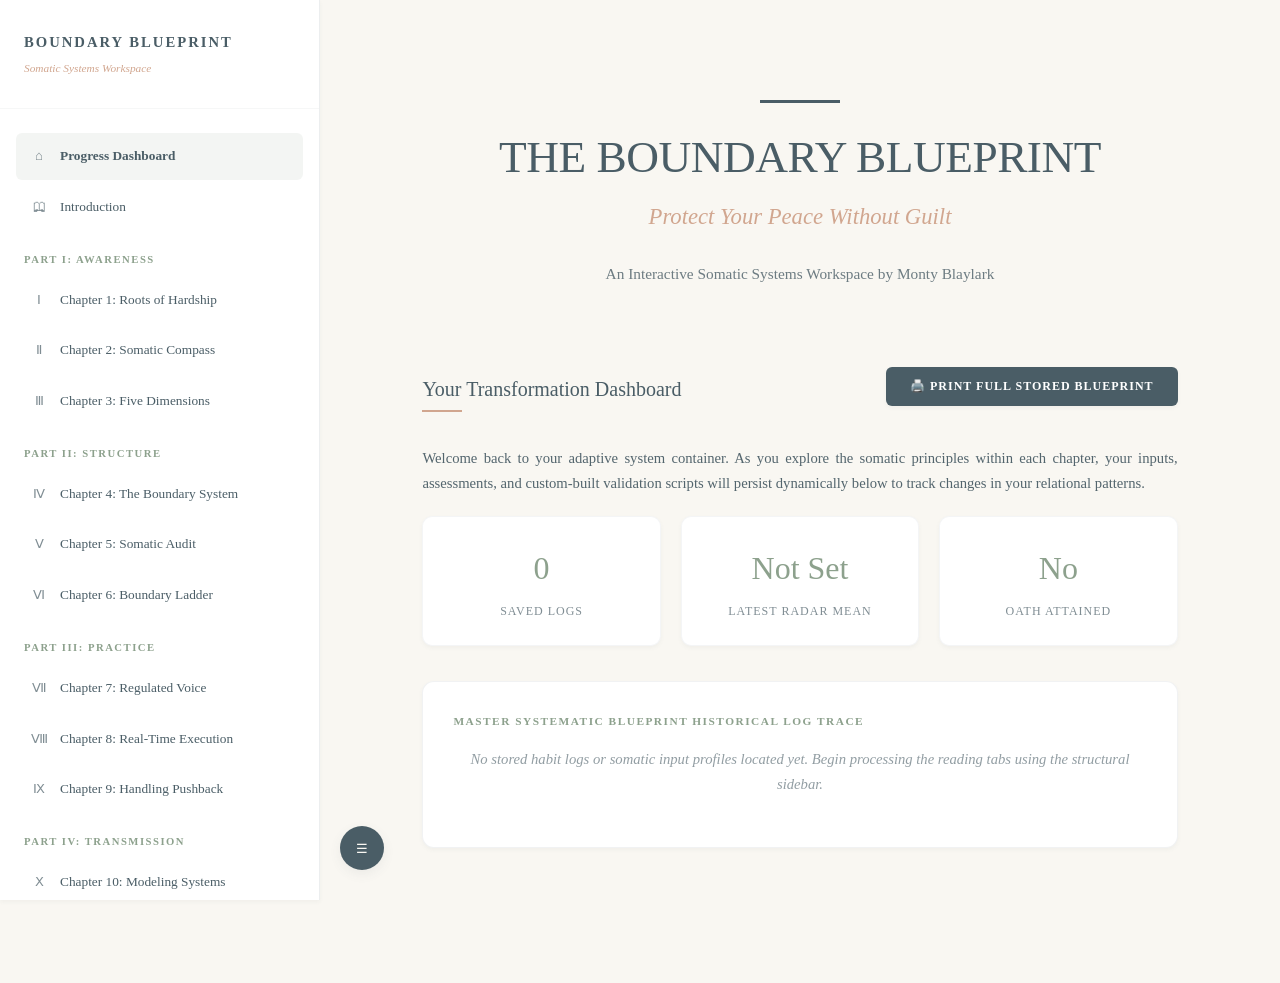
==== THE BOUNDARY BLUEPRINT (1).html @ 3d6df368 "index.html The Boundary Bluerpint Workbook Page" ====
<!DOCTYPE html>
<html lang="en">
<head>
    <meta charset="UTF-8">
    <meta name="viewport" content="width=device-width, initial-scale=1.0">
    <title>The Boundary Blueprint Interactive Workbook</title>
    <style>
        /* Modern Design Architecture - Vision:MB Premium Palette */
        :root {
            --bg-alabaster: #F9F7F2;      /* Warm Alabaster - Base */
            --text-slate: #4A5D66;        /* Deep Slate Blue - Text / Authority */
            --accent-terracotta: #D1A68F; /* Muted Terracotta - Human Connection */
            --accent-sage: #8DA18D;       /* Sage Ground - Balance / Milestones */
            --white: #FFFFFF;
            --shadow-sm: 0 2px 4px rgba(74, 93, 102, 0.05);
            --shadow-md: 0 4px 12px rgba(74, 93, 102, 0.08);
            --shadow-lg: 0 12px 24px rgba(74, 93, 102, 0.12);
            --transition: all 0.25s cubic-bezier(0.4, 0, 0.2, 1);
            --sidebar-width: 320px;
        }

        * {
            box-sizing: border-box;
            margin: 0;
            padding: 0;
        }

        body {
            font-family: 'Georgia', serif;
            background-color: var(--bg-alabaster);
            color: var(--text-slate);
            line-height: 1.7;
            display: flex;
            min-height: 100vh;
            overflow-x: hidden;
            -webkit-font-smoothing: antialiased;
        }

        #app-container {
            display: flex;
            width: 100%;
            position: relative;
        }

        /* Responsive Sidebar System */
        #sidebar {
            width: var(--sidebar-width);
            height: 100vh;
            background-color: var(--white);
            border-right: 1px solid rgba(74, 93, 102, 0.1);
            position: fixed;
            top: 0;
            left: 0;
            z-index: 100;
            display: flex;
            flex-direction: column;
            transition: var(--transition);
            box-shadow: var(--shadow-sm);
        }

        #sidebar.collapsed {
            left: calc(-1 * var(--sidebar-width));
        }

        .sidebar-header {
            padding: 30px 24px;
            border-bottom: 1px solid rgba(74, 93, 102, 0.05);
        }

        .sidebar-brand {
            font-size: 11pt;
            letter-spacing: 2px;
            font-weight: bold;
            text-transform: uppercase;
            color: var(--text-slate);
            margin-bottom: 4px;
        }

        .sidebar-subtitle {
            font-size: 8.5pt;
            font-style: italic;
            color: var(--accent-terracotta);
        }

        .sidebar-nav {
            flex: 1;
            overflow-y: auto;
            padding: 24px 16px;
        }

        .nav-group-title {
            font-size: 8pt;
            text-transform: uppercase;
            letter-spacing: 1.5px;
            color: var(--accent-sage);
            margin: 20px 0 8px 8px;
            font-weight: bold;
        }

        .nav-item {
            display: flex;
            align-items: center;
            padding: 12px 14px;
            color: var(--text-slate);
            text-decoration: none;
            font-size: 10pt;
            border-radius: 6px;
            margin-bottom: 4px;
            cursor: pointer;
            transition: var(--transition);
        }

        .nav-item:hover, .nav-item.active {
            background-color: rgba(141, 161, 141, 0.1);
            color: var(--text-slate);
            font-weight: bold;
        }

        .nav-item .icon {
            margin-right: 12px;
            width: 18px;
            text-align: center;
            opacity: 0.7;
        }

        /* Sidebar UI Controller Toggle Button */
        #sidebar-toggle {
            position: fixed;
            bottom: 30px;
            left: calc(var(--sidebar-width) + 20px);
            z-index: 101;
            background-color: var(--text-slate);
            color: var(--bg-alabaster);
            border: none;
            width: 44px;
            height: 44px;
            border-radius: 50%;
            display: flex;
            align-items: center;
            justify-content: center;
            cursor: pointer;
            box-shadow: var(--shadow-md);
            transition: var(--transition);
        }

        #sidebar-toggle:hover {
            transform: scale(1.05);
            background-color: var(--accent-sage);
        }

        #sidebar.collapsed + #sidebar-toggle {
            left: 20px;
        }

        /* Main Workspace Window System */
        #workspace {
            flex: 1;
            margin-left: var(--sidebar-width);
            padding: 60px 8% 100px 8%;
            transition: var(--transition);
            max-width: 1400px;
        }

        #sidebar.collapsed ~ #workspace {
            margin-left: 0;
            padding-left: 12%;
            padding-right: 12%;
        }

        /* Advanced Responsive Media Adaptations */
        @media (max-width: 1024px) {
            #workspace { padding: 40px 5% 100px 5%; }
        }

        @media (max-width: 768px) {
            #sidebar { left: calc(-1 * var(--sidebar-width)); }
            #sidebar.active { left: 0; }
            #workspace { margin-left: 0 !important; padding: 40px 20px 100px 20px !important; }
            #sidebar-toggle { left: 20px !important; bottom: 20px; }
            #sidebar.active + #sidebar-toggle { left: calc(var(--sidebar-width) + 15px) !important; }
            .radar-grid { grid-template-columns: 1fr !important; }
            h1 { font-size: 20pt !important; }
            .cover-title { font-size: 26pt !important; }
            .chapter-header { flex-direction: column; align-items: flex-start; gap: 12px; }
        }

        /* Global Typography & Content Layout Animation Framework */
        .content-section {
            display: none;
            animation: fadeIn 0.35s ease-out forwards;
        }

        .content-section.active {
            display: block;
        }

        @keyframes fadeIn {
            from { opacity: 0; transform: translateY(8px); }
            to { opacity: 1; transform: translateY(0); }
        }

        .chapter-header {
            margin-bottom: 40px;
            border-bottom: 1px solid rgba(74, 93, 102, 0.1);
            padding-bottom: 20px;
            display: flex;
            justify-content: space-between;
            align-items: flex-end;
            flex-wrap: wrap;
            gap: 20px;
        }

        .chapter-meta {
            font-size: 9pt;
            text-transform: uppercase;
            letter-spacing: 2px;
            color: var(--accent-sage);
            margin-bottom: 8px;
            font-weight: bold;
        }

        h1 {
            font-size: 26pt;
            font-weight: normal;
            line-height: 1.2;
            color: var(--text-slate);
            letter-spacing: -0.5px;
        }

        h2.section-title {
            font-size: 15pt;
            font-weight: normal;
            color: var(--text-slate);
            margin: 40px 0 20px 0;
            position: relative;
        }

        h2.section-title::after {
            content: '';
            position: absolute;
            bottom: -6px;
            left: 0;
            width: 40px;
            height: 2px;
            background-color: var(--accent-terracotta);
        }

        p {
            font-size: 11pt;
            margin-bottom: 20px;
            text-align: justify;
            opacity: 0.95;
        }

        .quote-block {
            font-style: italic;
            padding: 20px 30px;
            background-color: rgba(209, 166, 143, 0.06);
            border-left: 3px solid var(--accent-terracotta);
            margin: 30px 0;
            border-radius: 4px;
            font-size: 11.5pt;
        }

        .interactive-card {
            background: var(--white);
            border: 1px solid rgba(74, 93, 102, 0.08);
            border-radius: 12px;
            padding: 30px;
            margin: 35px 0;
            box-shadow: var(--shadow-sm);
            transition: var(--transition);
        }

        .interactive-card:hover {
            box-shadow: var(--shadow-md);
            border-color: rgba(141, 161, 141, 0.3);
        }

        .card-label {
            font-size: 8.5pt;
            text-transform: uppercase;
            letter-spacing: 1.5px;
            color: var(--accent-sage);
            font-weight: bold;
            margin-bottom: 16px;
            display: flex;
            justify-content: space-between;
            align-items: center;
        }

        .input-group {
            margin-bottom: 24px;
        }

        .input-label {
            display: block;
            font-size: 10pt;
            font-weight: bold;
            margin-bottom: 8px;
            color: var(--text-slate);
        }

        textarea, select, input[type="text"] {
            width: 100%;
            padding: 14px;
            border: 1px solid rgba(74, 93, 102, 0.15);
            border-radius: 6px;
            background-color: var(--bg-alabaster);
            font-family: 'Georgia', serif;
            font-size: 11pt;
            color: var(--text-slate);
            transition: var(--transition);
        }

        textarea:focus, select:focus, input[type="text"]:focus {
            outline: none;
            border-color: var(--accent-sage);
            background-color: var(--white);
            box-shadow: 0 0 0 3px rgba(141, 161, 141, 0.15);
        }

        /* Action Controls Layout Systems */
        .btn {
            display: inline-flex;
            align-items: center;
            justify-content: center;
            background-color: var(--text-slate);
            color: var(--white);
            border: none;
            padding: 12px 24px;
            font-family: 'Georgia', serif;
            font-size: 9pt;
            font-weight: bold;
            letter-spacing: 1px;
            text-transform: uppercase;
            border-radius: 6px;
            cursor: pointer;
            transition: var(--transition);
            box-shadow: var(--shadow-sm);
            gap: 8px;
        }

        .btn:hover {
            background-color: var(--accent-sage);
            transform: translateY(-1px);
            box-shadow: var(--shadow-md);
        }

        .btn-secondary {
            background-color: transparent;
            color: var(--text-slate);
            border: 1px solid rgba(74, 93, 102, 0.3);
            box-shadow: none;
        }

        .btn-secondary:hover {
            background-color: rgba(74, 93, 102, 0.05);
            border-color: var(--text-slate);
        }

        .btn-group {
            display: flex;
            gap: 12px;
            flex-wrap: wrap;
        }

        /* Historical Log Container Framework */
        .history-log {
            margin-top: 30px;
            border-top: 1px dashed rgba(74, 93, 102, 0.15);
            padding-top: 20px;
        }

        .history-title {
            font-size: 9pt;
            text-transform: uppercase;
            letter-spacing: 1px;
            color: var(--accent-terracotta);
            margin-bottom: 12px;
            font-weight: bold;
        }

        .history-item {
            background-color: var(--bg-alabaster);
            padding: 14px 18px;
            border-radius: 6px;
            margin-bottom: 12px;
            font-size: 10pt;
            border-left: 3px solid var(--accent-sage);
            box-shadow: var(--shadow-sm);
        }

        .history-date {
            font-size: 8pt;
            opacity: 0.6;
            margin-bottom: 6px;
            font-weight: bold;
        }

        /* Tables & Charts styling */
        .premium-table {
            width: 100%;
            border-collapse: separate;
            border-spacing: 0;
            margin: 25px 0;
            border-radius: 8px;
            overflow: hidden;
            border: 1px solid rgba(74, 93, 102, 0.1);
        }

        .premium-table th {
            background-color: rgba(74, 93, 102, 0.05);
            padding: 16px;
            font-weight: bold;
            text-align: left;
            font-size: 10pt;
            border-bottom: 1px solid rgba(74, 93, 102, 0.1);
        }

        .premium-table td {
            padding: 16px;
            background-color: var(--white);
            border-bottom: 1px solid rgba(74, 93, 102, 0.05);
            font-size: 10pt;
        }

        .radar-grid {
            display: grid;
            grid-template-columns: 1fr 1fr;
            gap: 40px;
            align-items: center;
        }

        .radar-sliders {
            display: flex;
            flex-direction: column;
            gap: 16px;
        }

        .slider-row {
            display: flex;
            align-items: center;
            justify-content: space-between;
            background: var(--bg-alabaster);
            padding: 12px 18px;
            border-radius: 8px;
        }

        .slider-label {
            font-size: 10pt;
            font-weight: bold;
            width: 100px;
        }

        .slider-row input[type="range"] {
            flex: 1;
            margin: 0 15px;
            accent-color: var(--accent-sage);
        }

        .slider-value {
            font-size: 10pt;
            font-weight: bold;
            color: var(--accent-terracotta);
            width: 20px;
            text-align: right;
        }

        /* Feedback UI Layers */
        .toast {
            position: fixed;
            bottom: 30px;
            right: 30px;
            background-color: var(--text-slate);
            color: var(--bg-alabaster);
            padding: 14px 28px;
            border-radius: 6px;
            font-size: 10pt;
            letter-spacing: 0.5px;
            box-shadow: var(--shadow-lg);
            opacity: 0;
            transform: translateY(20px);
            transition: var(--transition);
            z-index: 1000;
            pointer-events: none;
        }

        .toast.show {
            opacity: 1;
            transform: translateY(0);
        }

        .cover-wrapper {
            text-align: center;
            padding: 40px 20px;
            max-width: 700px;
            margin: 0 auto;
        }

        .cover-line {
            width: 80px;
            height: 3px;
            background-color: var(--text-slate);
            margin: 0 auto 30px auto;
        }

        .cover-title {
            font-size: 34pt;
            line-height: 1.1;
            margin-bottom: 15px;
            font-weight: normal;
        }

        .cover-subtitle {
            font-size: 17pt;
            font-style: italic;
            color: var(--accent-terracotta);
            margin-bottom: 25px;
        }

        .cover-tagline {
            font-size: 11.5pt;
            opacity: 0.8;
            margin-bottom: 40px;
        }

        .dashboard-stats {
            display: grid;
            grid-template-columns: repeat(auto-fit, minmax(220px, 1fr));
            gap: 20px;
            margin-bottom: 35px;
        }

        .stat-card {
            background: var(--white);
            padding: 24px;
            border-radius: 10px;
            border: 1px solid rgba(74, 93, 102, 0.06);
            text-align: center;
            box-shadow: var(--shadow-sm);
        }

        .stat-val {
            font-size: 24pt;
            color: var(--accent-sage);
            font-weight: normal;
            margin-bottom: 5px;
        }

        .stat-lbl {
            font-size: 9pt;
            text-transform: uppercase;
            letter-spacing: 1px;
            opacity: 0.7;
        }

        /* Print Display Overlays and Isolation Targets */
        #print-sandbox {
            display: none;
        }

        @media print {
            body { background-color: #FFF !important; color: #000 !important; font-size: 12pt; }
            #sidebar, #sidebar-toggle, .btn, .btn-group, .toast, .card-label button, .chapter-header button { display: none !important; }
            #workspace { margin-left: 0 !important; padding: 0 !important; width: 100% !important; }
            .content-section { display: none !important; }
            #print-sandbox { display: block !important; width: 100% !important; }
            .interactive-card { background: #FFF !important; border: 1px solid #4A5D66 !important; box-shadow: none !important; page-break-inside: avoid; }
            .history-item { background: #FFF !important; border: 1px solid #DDD !important; border-left: 4px solid #4A5D66 !important; page-break-inside: avoid; }
        }
    </style>
</head>
<body>

    <div id="app-container">
        
        <aside id="sidebar">
            <div class="sidebar-header">
                <div class="sidebar-brand">Boundary Blueprint</div>
                <div class="sidebar-subtitle">Somatic Systems Workspace</div>
            </div>
            
            <nav class="sidebar-nav">
                <div class="nav-item active" data-target="dashboard" onclick="switchSection('dashboard')">
                    <span class="icon">⌂</span> Progress Dashboard
                </div>
                <div class="nav-item" data-target="intro" onclick="switchSection('intro')">
                    <span class="icon">🕮</span> Introduction
                </div>

                <div class="nav-group-title">Part I: Awareness</div>
                <div class="nav-item" data-target="ch1" onclick="switchSection('ch1')">
                    <span class="icon">Ⅰ</span> Chapter 1: Roots of Hardship
                </div>
                <div class="nav-item" data-target="ch2" onclick="switchSection('ch2')">
                    <span class="icon">Ⅱ</span> Chapter 2: Somatic Compass
                </div>
                <div class="nav-item" data-target="ch3" onclick="switchSection('ch3')">
                    <span class="icon">Ⅲ</span> Chapter 3: Five Dimensions
                </div>

                <div class="nav-group-title">Part II: Structure</div>
                <div class="nav-item" data-target="ch4" onclick="switchSection('ch4')">
                    <span class="icon">Ⅳ</span> Chapter 4: The Boundary System
                </div>
                <div class="nav-item" data-target="ch5" onclick="switchSection('ch5')">
                    <span class="icon">Ⅴ</span> Chapter 5: Somatic Audit
                </div>
                <div class="nav-item" data-target="ch6" onclick="switchSection('ch6')">
                    <span class="icon">Ⅵ</span> Chapter 6: Boundary Ladder
                </div>

                <div class="nav-group-title">Part III: Practice</div>
                <div class="nav-item" data-target="ch7" onclick="switchSection('ch7')">
                    <span class="icon">Ⅶ</span> Chapter 7: Regulated Voice
                </div>
                <div class="nav-item" data-target="ch8" onclick="switchSection('ch8')">
                    <span class="icon">Ⅷ</span> Chapter 8: Real-Time Execution
                </div>
                <div class="nav-item" data-target="ch9" onclick="switchSection('ch9')">
                    <span class="icon">Ⅸ</span> Chapter 9: Handling Pushback
                </div>

                <div class="nav-group-title">Part IV: Transmission</div>
                <div class="nav-item" data-target="ch10" onclick="switchSection('ch10')">
                    <span class="icon">Ⅹ</span> Chapter 10: Modeling Systems
                </div>
                <div class="nav-item" data-target="ch11" onclick="switchSection('ch11')">
                    <span class="icon">Ⅺ</span> Chapter 11: Guided Teaching
                </div>
                <div class="nav-item" data-target="ch12" onclick="switchSection('ch12')">
                    <span class="icon">Ⅻ</span> Chapter 12: Relational Culture
                </div>
                <div class="nav-item" data-target="ch13" onclick="switchSection('ch13')">
                    <span class="icon">📜</span> Chapter 13: The Somatic Oath
                </div>
            </nav>
        </aside>

        <button id="sidebar-toggle" onclick="toggleSidebar()" aria-label="Toggle navigation menu">☰</button>

        <main id="workspace">

            <div id="toast" class="toast">Reflections safely preserved to blueprint storage</div>
            <div id="print-sandbox"></div>

            <section id="sect-dashboard" class="content-section active">
                <div class="cover-wrapper">
                    <div class="cover-line"></div>
                    <h1 class="cover-title">THE BOUNDARY BLUEPRINT</h1>
                    <div class="cover-subtitle">Protect Your Peace Without Guilt</div>
                    <div class="cover-tagline">An Interactive Somatic Systems Workspace by Monty Blaylark</div>
                </div>

                <div class="chapter-header" style="border-bottom: none; margin-bottom: 20px;">
                    <h2 class="section-title" style="margin: 0;">Your Transformation Dashboard</h2>
                    <div class="btn-group">
                        <button class="btn" onclick="printEntireDataRecord()">🖨️ Print Full Stored Blueprint</button>
                    </div>
                </div>
                <p>Welcome back to your adaptive system container. As you explore the somatic principles within each chapter, your inputs, assessments, and custom-built validation scripts will persist dynamically below to track changes in your relational patterns.</p>
                
                <div class="dashboard-stats">
                    <div class="stat-card">
                        <div id="stat-reflections" class="stat-val">0</div>
                        <div class="stat-lbl">Saved Logs</div>
                    </div>
                    <div class="stat-card">
                        <div id="stat-radar" class="stat-val">Not Set</div>
                        <div class="stat-lbl">Latest Radar Mean</div>
                    </div>
                    <div class="stat-card">
                        <div id="stat-oath" class="stat-val">No</div>
                        <div class="stat-lbl">Oath Attained</div>
                    </div>
                </div>

                <div class="interactive-card">
                    <div class="card-label">Master Systematic Blueprint Historical Log Trace</div>
                    <div id="dashboard-history-root">
                        <p style="font-style: italic; opacity: 0.6; text-align: center;">No stored habit logs or somatic input profiles located yet. Begin processing the reading tabs using the structural sidebar.</p>
                    </div>
                </div>
            </section>

            <section id="sect-intro" class="content-section">
                <div class="chapter-header">
                    <div>
                        <div class="chapter-meta">Orientation Blueprint</div>
                        <h1>Introduction: The Moment You Stop Abandoning Yourself</h1>
                    </div>
                    <button class="btn btn-secondary" onclick="printTargetSection('sect-intro', 'Introduction Orientation Summary')">🖨️ Print Section</button>
                </div>
                <p>Most people don't struggle with boundaries because they're weak, passive, or indecisive. They struggle because their nervous system was trained to survive through self-abandonment.</p>
                <div class="quote-block">
                    "If I say no, I lose connection."<br>
                    "If I speak up, I'll be punished."<br>
                    "If I take space, I'll be rejected."<br>
                    "If I disappoint someone, I'm unsafe."
                </div>
                <p>Boundaries are not an external communication skill. They are an internal capacity skill. They live safely inside the structural framework of the body first, the vocal cords second, and the relationship third.</p>

                <div class="interactive-card">
                    <div class="card-label">Somatic Reflection Tracker</div>
                    <div class="input-group">
                        <label class="input-label" for="input-intro-abandon">Which of the four survival statements above resonates most viscerally inside your chest right now?</label>
                        <textarea id="input-intro-abandon" rows="3" placeholder="Describe the physical configuration of your body when reading these lines..."></textarea>
                    </div>
                    <button class="btn" onclick="saveInput('input-intro-abandon', 'Introduction Self-Abandonment Profile')">Save and Track Profile</button>
                    <div id="local-log-intro" class="history-log"></div>
                </div>
            </section>

            <section id="sect-ch1" class="content-section">
                <div class="chapter-header">
                    <div>
                        <div class="chapter-meta">Part I: Awareness — The Student</div>
                        <h1>Chapter 1: Why Boundaries Feel Hard</h1>
                    </div>
                    <button class="btn btn-secondary" onclick="printTargetSection('sect-ch1', 'Chapter 1 Profile')">🖨️ Print Section</button>
                </div>
                <p>Your earliest environment taught you what emotions were safely allowed, what needs were acceptable, and what structural roles you had to maintain to optimize human connection alignment.</p>
                
                <h2 class="section-title">1.2 The Identity Fusion Pattern</h2>
                <div style="text-align: center; margin: 30px 0;">
                    <svg width="400" height="200" viewBox="0 0 400 220">
                        <circle cx="160" cy="110" r="65" fill="none" stroke="#4A5D66" stroke-width="1.5" stroke-dasharray="4"/>
                        <circle cx="240" cy="110" r="65" fill="#D1A68F" fill-opacity="0.2" stroke="#D1A68F" stroke-width="2"/>
                        <text x="125" y="114" font-family="Georgia" font-size="11" fill="#4A5D66" text-anchor="middle">Core Self</text>
                        <text x="275" y="114" font-family="Georgia" font-size="11" fill="#4A5D66" text-anchor="middle">Fused Role</text>
                        <text x="200" y="114" font-family="Georgia" font-size="10" font-style="italic" fill="#4A5D66" text-anchor="middle">Identity Fusion</text>
                    </svg>
                </div>

                <div class="interactive-card">
                    <div class="card-label">Interactive Assessment: Archetypal Role Identifier</div>
                    <div class="input-group">
                        <label class="input-label" for="select-role">Select your primary adaptive operational blueprint role:</label>
                        <select id="select-role">
                            <option value="The Caretaker">The Caretaker – Breath held, chest pushed forward</option>
                            <option value="The Peacekeeper">The Peacekeeper – Soft voice, collapsed spinal alignment</option>
                            <option value="The Achiever">The Achiever – Tight jaw articulation, hyper-forward leaning</option>
                            <option value="The Invisible One">The Invisible One – Shallow respiratory depth, minimal movement</option>
                            <option value="The Responsible One">The Responsible One – Rigid upper column, extreme shoulder tension</option>
                        </select>
                    </div>
                    <div class="input-group">
                        <label class="input-label" for="input-ch1-somatic">Detail when this physical posture manifests most frequently during systemic pressure updates:</label>
                        <textarea id="input-ch1-somatic" rows="3" placeholder="In what modern situations does this somatic profile take over your body automatically?"></textarea>
                    </div>
                    <button class="btn" onclick="saveMultiple(['select-role', 'input-ch1-somatic'], 'Chapter 1 Identity Fusion Tracking Profile')">Commit Archetype to Log</button>
                    <div id="local-log-ch1" class="history-log"></div>
                </div>
            </section>

            <section id="sect-ch2" class="content-section">
                <div class="chapter-header">
                    <div>
                        <div class="chapter-meta">Part I: Awareness — The Student</div>
                        <h1>Chapter 2: The Somatic Roots of "Yes" and "No"</h1>
                    </div>
                    <button class="btn btn-secondary" onclick="printTargetSection('sect-ch2', 'Chapter 2 Profile')">🖨️ Print Section</button>
                </div>
                <p>Your true organic system parameters communicate clean boundaries through spatial vectors long before your cognitive processing generates logical syntax profiles.</p>
                
                <div style="text-align: center; margin: 30px 0;">
                    <svg width="400" height="200" viewBox="0 0 400 200">
                        <line x1="200" y1="30" x2="200" y2="170" stroke="#4A5D66" stroke-width="1" stroke-dasharray="2"/>
                        <line x1="110" y1="100" x2="290" y2="100" stroke="#4A5D66" stroke-width="1" stroke-dasharray="2"/>
                        <circle cx="200" cy="100" r="6" fill="#8DA18D"/>
                        <text x="200" y="22" font-family="Georgia" font-size="11" font-weight="bold" fill="#4A5D66" text-anchor="middle">PULL FORWARD → Yes</text>
                        <text x="200" y="185" font-family="Georgia" font-size="11" font-weight="bold" fill="#4A5D66" text-anchor="middle">PULL BACK → No</text>
                        <text x="95" y="104" font-family="Georgia" font-size="11" font-weight="bold" fill="#4A5D66" text-anchor="end">FREEZE Not safe</text>
                        <text x="305" y="104" font-family="Georgia" font-size="11" font-weight="bold" fill="#4A5D66" text-anchor="start">FAWN → Survival yes</text>
                    </svg>
                </div>

                <div class="interactive-card">
                    <div class="card-label">Somatic Compass Baseline Calibrator</div>
                    <div class="input-group">
                        <label class="input-label" for="input-ch2-fawn">Describe a recent instance where your body signaled a clear 'PULL BACK' (No), but your voice executed a survival 'FAWN' (Yes):</label>
                        <textarea id="input-ch2-fawn" rows="3" placeholder="What did your throat, stomach, or chest feel like during that exact split second?"></textarea>
                    </div>
                    <button class="btn" onclick="saveInput('input-ch2-fawn', 'Chapter 2 Fawn Mapping Assessment')">Preserve Compass Trace</button>
                    <div id="local-log-ch2" class="history-log"></div>
                </div>
            </section>

            <section id="sect-ch3" class="content-section">
                <div class="chapter-header">
                    <div>
                        <div class="chapter-meta">Part I: Awareness — The Student</div>
                        <h1>Chapter 3: The Five Somatic Dimensions of Boundaries</h1>
                    </div>
                    <button class="btn btn-secondary" onclick="printTargetSection('sect-ch3', 'Chapter 3 Profile')">🖨️ Print Section</button>
                </div>
                <p>Boundaries operate along distinct operational tracks. Evaluating structural degradation across these individual layers prevents system crash errors.</p>

                <div style="text-align: center; margin: 30px 0;">
                    <svg width="400" height="220" viewBox="0 0 400 220">
                        <polygon points="200,45 270,95 245,175 155,175 130,95" fill="none" stroke="#4A5D66" stroke-width="1.5"/>
                        <circle cx="200" cy="45" r="5" fill="#8DA18D"/>
                        <circle cx="270" cy="95" r="5" fill="#8DA18D"/>
                        <circle cx="245" cy="175" r="5" fill="#8DA18D"/>
                        <circle cx="155" cy="175" r="5" fill="#8DA18D"/>
                        <circle cx="130" cy="95" r="5" fill="#8DA18D"/>
                        <text x="200" y="32" font-family="Georgia" font-size="11" font-weight="bold" fill="#4A5D66" text-anchor="middle">Physical</text>
                        <text x="282" y="98" font-family="Georgia" font-size="11" font-weight="bold" fill="#4A5D66" text-anchor="start">Emotional</text>
                        <text x="255" y="190" font-family="Georgia" font-size="11" font-weight="bold" fill="#4A5D66" text-anchor="start">Time</text>
                        <text x="145" y="190" font-family="Georgia" font-size="11" font-weight="bold" fill="#4A5D66" text-anchor="end">Digital</text>
                        <text x="118" y="98" font-family="Georgia" font-size="11" font-weight="bold" fill="#4A5D66" text-anchor="end">Relational</text>
                    </svg>
                </div>

                <div class="interactive-card">
                    <div class="card-label">Vulnerability Analysis Matrix</div>
                    <div class="input-group">
                        <label class="input-label" for="input-ch3-weakest">Which single vector currently experiences the highest volume of chronic intrusion vectors?</label>
                        <textarea id="input-ch3-weakest" rows="3" placeholder="Identify whether your core leakage occurs via time parameters, digital over-access, or emotional alignment..."></textarea>
                    </div>
                    <button class="btn" onclick="saveInput('input-ch3-weakest', 'Chapter 3 Vulnerability Track Target')">Index Weak Vector</button>
                    <div id="local-log-ch3" class="history-log"></div>
                </div>
            </section>

            <section id="sect-ch4" class="content-section">
                <div class="chapter-header">
                    <div>
                        <div class="chapter-meta">Part II: Structure — The Architect</div>
                        <h1>Chapter 4: The Boundary System</h1>
                    </div>
                    <button class="btn btn-secondary" onclick="printTargetSection('sect-ch4', 'Chapter 4 Profile')">🖨️ Print Section</button>
                </div>
                <p>Boundaries are not personality quirks. They are clear, repeatable systems that run on three fundamental systemic structural pillars.</p>
                
                <table class="premium-table">
                    <thead>
                        <tr>
                            <th>Structural Pillar</th>
                            <th>Internal Functional Paradigm</th>
                            <th>System Error If Missing</th>
                        </tr>
                    </thead>
                    <tbody>
                        <tr>
                            <td><strong>1. Clarity</strong></td>
                            <td>Accurately identifying your internal structural truth state.</td>
                            <td>Systemic Confusion &amp; Ambiguity</td>
                        </tr>
                        <tr>
                            <td><strong>2. Capacity</strong></td>
                            <td>Evaluating raw real-time nervous system tracking state limits.</td>
                            <td>Somatic Exhaustion &amp; Systemic Collapse</td>
                        </tr>
                        <tr>
                            <td><strong>3. Communication</strong></td>
                            <td>External clean execution profiles without regression.</td>
                            <td>Internalized Resentment Backlog</td>
                        </tr>
                    </tbody>
                </table>

                <div class="interactive-card">
                    <div class="card-label">Structural Balance Field Log</div>
                    <div class="input-group">
                        <label class="input-label" for="input-ch4-leak">When your system fails to integrate, do you trace the root source error to an initial failure of internal clarity or internal somatic capacity tracking?</label>
                        <textarea id="input-ch4-leak" rows="3" placeholder="Analyze whether you fail to recognize your limits, or simply override them during vocal delivery..."></textarea>
                    </div>
                    <button class="btn" onclick="saveInput('input-ch4-leak', 'Chapter 4 Core Architecture System Error Trace')">Record System Error Trace</button>
                    <div id="local-log-ch4" class="history-log"></div>
                </div>
            </section>

            <section id="sect-ch5" class="content-section">
                <div class="chapter-header">
                    <div>
                        <div class="chapter-meta">Part II: Structure — The Architect</div>
                        <h1>Chapter 5: The Somatic Boundary Audit</h1>
                    </div>
                    <button class="btn btn-secondary" onclick="printTargetSection('sect-ch5', 'Chapter 5 Alignment Tracking Data')">🖨️ Print Section</button>
                </div>
                <p>Calibrating your vector capacities dynamically ensures safe perimeter integration under intense load spikes. Use the live slider matrices below to map out your core data points in real time.</p>

                <div class="interactive-card">
                    <div class="card-label">Live Radial Metric Calibrator (Scale 1-5)</div>
                    
                    <div class="radar-grid">
                        <div class="radar-sliders">
                            <div class="slider-row">
                                <span class="slider-label">Physical</span>
                                <input type="range" id="rad-phys" min="1" max="5" value="3" oninput="updateRadarVisual()">
                                <span id="val-phys" class="slider-value">3</span>
                            </div>
                            <div class="slider-row">
                                <span class="slider-label">Emotional</span>
                                <input type="range" id="rad-emot" min="1" max="5" value="3" oninput="updateRadarVisual()">
                                <span id="val-emot" class="slider-value">3</span>
                            </div>
                            <div class="slider-row">
                                <span class="slider-label">Time</span>
                                <input type="range" id="rad-time" min="1" max="5" value="3" oninput="updateRadarVisual()">
                                <span id="val-time" class="slider-value">3</span>
                            </div>
                            <div class="slider-row">
                                <span class="slider-label">Digital</span>
                                <input type="range" id="rad-digi" min="1" max="5" value="3" oninput="updateRadarVisual()">
                                <span id="val-digi" class="slider-value">3</span>
                            </div>
                            <div class="slider-row">
                                <span class="slider-label">Relational</span>
                                <input type="range" id="rad-rel" min="1" max="5" value="3" oninput="updateRadarVisual()">
                                <span id="val-rel" class="slider-value">3</span>
                            </div>
                        </div>

                        <div style="text-align: center;">
                            <svg width="220" height="220" viewBox="0 0 220 220" style="background: var(--bg-alabaster); border-radius: 50%;">
                                <polygon points="110,30 180,80 155,160 65,160 40,80" fill="none" stroke="rgba(74,93,102,0.1)" stroke-width="1"/>
                                <polygon points="110,60 150,90 135,140 85,140 70,90" fill="none" stroke="rgba(74,93,102,0.1)" stroke-width="1"/>
                                <text x="110" y="20" font-family="Georgia" font-size="8" fill="#4A5D66" text-anchor="middle">Phys</text>
                                <text x="195" y="85" font-family="Georgia" font-size="8" fill="#4A5D66" text-anchor="start">Emot</text>
                                <text x="165" y="175" font-family="Georgia" font-size="8" fill="#4A5D66" text-anchor="start">Time</text>
                                <text x="55" y="175" font-family="Georgia" font-size="8" fill="#4A5D66" text-anchor="end">Digi</text>
                                <text x="25" y="85" font-family="Georgia" font-size="8" fill="#4A5D66" text-anchor="end">Rel</text>
                                <polygon id="radar-poly" points="110,70 140,95 130,130 90,130 80,95" fill="rgba(141, 161, 141, 0.4)" stroke="var(--accent-sage)" stroke-width="1.5"/>
                            </svg>
                        </div>
                    </div>

                    <div style="margin-top:25px;">
                        <button class="btn" onclick="saveRadarWeights()">Log Radar Evaluation Matrix</button>
                    </div>
                    <div id="local-log-ch5" class="history-log"></div>
                </div>
            </section>

            <section id="sect-ch6" class="content-section">
                <div class="chapter-header">
                    <div>
                        <div class="chapter-meta">Part II: Structure — The Architect</div>
                        <h1>Chapter 6: The Somatic Boundary Ladder</h1>
                    </div>
                    <button class="btn btn-secondary" onclick="printTargetSection('sect-ch6', 'Chapter 6 Blueprint Scripts')">🖨️ Print Section</button>
                </div>
                <p>Deploying defensive parameters sequentially keeps your primary alignment protocols safe from reactive processing overflow loops.</p>
                
                <div class="quote-block" style="background-color: rgba(141, 161, 141, 0.05); border-left-color: var(--accent-sage);">
                    <strong>The Architecture Parameter Blueprint Formula:</strong><br>
                    <span style="font-size:14pt; color: var(--text-slate); display:block; margin: 10px 0;">"I am not available for [Variable X]. I am fully available for [Variable Y]."</span>
                </div>

                <div class="interactive-card">
                    <div class="card-label">Boundary Formula Sandbox Tool</div>
                    <div class="input-group">
                        <label class="input-label" for="input-ch6-x">Identify structural boundary encroachment parameter (What you are NOT available for):</label>
                        <input type="text" id="input-ch6-x" placeholder="e.g., Answering unpaid tactical emails after 7:00 PM PST">
                    </div>
                    <div class="input-group">
                        <label class="input-label" for="input-ch6-y">Identify system alignment counter-offer parameter (What you ARE available for):</label>
                        <input type="text" id="input-ch6-y" placeholder="e.g., Addressing this priority at 9:00 AM standard operational block tomorrow">
                    </div>
                    <button class="btn" onclick="compileBoundaryFormula()">Synthesize Blueprint Statement</button>
                    
                    <div id="formula-output-box" style="display:none; margin-top:25px; padding:20px; background:var(--bg-alabaster); border-radius:6px; border-left:3px solid var(--accent-terracotta);">
                        <div class="card-label" style="color:var(--accent-terracotta);">Synthesized Vocal Delivery Formula Output:</div>
                        <p id="formula-target-text" style="font-size:13pt; font-style:italic; margin-bottom:0; font-weight:bold;"></p>
                    </div>
                    <div id="local-log-ch6" class="history-log"></div>
                </div>
            </section>

            <section id="sect-ch7" class="content-section">
                <div class="chapter-header">
                    <div>
                        <div class="chapter-meta">Part III: Practice — The Teacher</div>
                        <h1>Chapter 7: The Somatic Boundary Voice</h1>
                    </div>
                    <button class="btn btn-secondary" onclick="printTargetSection('sect-ch7', 'Chapter 7 Vocal Profiler')">🖨️ Print Section</button>
                </div>
                <p>Your vocal delivery profile works directly as an explicit neurological frequency transmitter code. A clean, regulated vocal structure communicates safety directly.</p>
                
                <div class="interactive-card">
                    <div class="card-label">Somatic Voice Configuration Log</div>
                    <div class="input-group">
                        <label class="input-label" for="input-ch7-tone">When delivering high-stakes boundaries, does your frequency register crack into defensive rigidity, or melt into apologetic placating patterns?</label>
                        <textarea id="input-ch7-tone" rows="3" placeholder="Observe the tension loops inside your tongue, throat, and vocal assembly points..."></textarea>
                    </div>
                    <button class="btn" onclick="saveInput('input-ch7-tone', 'Chapter 7 Vocal Profiler Tracking Log')">Log Vocal Parameters</button>
                    <div id="local-log-ch7" class="history-log"></div>
                </div>
            </section>

            <section id="sect-ch8" class="content-section">
                <div class="chapter-header">
                    <div>
                        <div class="chapter-meta">Part III: Practice — The Teacher</div>
                        <h1>Chapter 8: Real-Time Boundary Execution</h1>
                    </div>
                    <button class="btn btn-secondary" onclick="printTargetSection('sect-ch8', 'Chapter 8 Execution Strategy')">🖨️ Print Section</button>
                </div>
                <p>System perimeters must be executed clearly prior to arriving at maximum emotional spike thresholds.</p>
                
                <div style="text-align: center; margin: 30px 0;">
                    <svg width="400" height="150" viewBox="0 0 400 150">
                        <path d="M 20 120 Q 120 120 170 40 T 270 120 Q 370 120 420 120" fill="none" stroke="#4A5D66" stroke-width="2"/>
                        <circle cx="170" cy="40" r="5" fill="#8DA18D"/>
                        <text x="30" y="140" font-family="Georgia" font-size="9" fill="#4A5D66">Baseline</text>
                        <text x="120" y="90" font-family="Georgia" font-size="9" fill="#4A5D66">Activation</text>
                        <text x="170" y="25" font-family="Georgia" font-size="9" font-weight="bold" fill="#4A5D66" text-anchor="middle">Peak (Too Late)</text>
                        <text x="290" y="90" font-family="Georgia" font-size="9" fill="#4A5D66">Deactivation</text>
                    </svg>
                </div>

                <div class="interactive-card">
                    <div class="card-label">Micro-Pause Practice Engine</div>
                    <p>Before launching high-load boundary statements, install a hardware framework interface micro-pause:</p>
                    <div style="display:flex; gap:10px; flex-wrap:wrap; margin:20px 0;">
                        <span style="background:var(--white); border:1px solid var(--accent-sage); padding:8px 14px; border-radius:4px; font-size:10pt; font-weight:bold;">Inhale</span>
                        <span style="color:var(--accent-terracotta);">➔</span>
                        <span style="background:var(--white); border:1px solid var(--accent-sage); padding:8px 14px; border-radius:4px; font-size:10pt; font-weight:bold;">Drop Shoulders</span>
                        <span style="color:var(--accent-terracotta);">➔</span>
                        <span style="background:var(--white); border:1px solid var(--accent-sage); padding:8px 14px; border-radius:4px; font-size:10pt; font-weight:bold;">Soften Visual Focus</span>
                        <span style="color:var(--accent-terracotta);">➔</span>
                        <span style="background:var(--white); border:1px solid var(--accent-sage); padding:8px 14px; border-radius:4px; font-size:10pt; font-weight:bold;">Exhale Fully</span>
                        <span style="color:var(--accent-terracotta);">➔</span>
                        <span style="background:var(--white); border:1px solid var(--accent-sage); padding:8px 14px; border-radius:4px; font-size:10pt; font-weight:bold;">Deliver</span>
                    </div>
                    <div class="input-group">
                        <label class="input-label" for="input-ch8-micro">Log your visceral operational tracking details when testing this intentional baseline system pause sequence:</label>
                        <textarea id="input-ch8-micro" rows="3" placeholder="Did installing an intentional delay clear out your default fawn impulse lines?"></textarea>
                    </div>
                    <button class="btn" onclick="saveInput('input-ch8-micro', 'Chapter 8 Micro-Pause Integration Log')">Index Integration Trace</button>
                    <div id="local-log-ch8" class="history-log"></div>
                </div>
            </section>

            <section id="sect-ch9" class="content-section">
                <div class="chapter-header">
                    <div>
                        <div class="chapter-meta">Part III: Practice — The Teacher</div>
                        <h1>Chapter 9: Pushback, Manipulation &amp; Guilt Trips</h1>
                    </div>
                    <button class="btn btn-secondary" onclick="printTargetSection('sect-ch9', 'Chapter 9 Pushback Matrices')">🖨️ Print Section</button>
                </div>
                <p>External elements frequently try to disrupt system architecture parameters to restore their preferred original extraction metrics.</p>

                <div class="interactive-card">
                    <div class="card-label">Escalation Strategy Simulator</div>
                    <div class="input-group">
                        <label class="input-label" for="select-pushback">Select the active pushback profile configuration you encounter most frequently:</label>
                        <select id="select-pushback">
                            <option value="Minimizing">Minimizing – "You're taking this structure way too seriously."</option>
                            <option value="Guilt-Tripping">Guilt-Tripping – "After everything this network processed for you..."</option>
                            <option value="Anger/Threats">Anger/Threats – Intentionally triggering system validation loops via escalation.</option>
                            <option value="Victim-Playing">Victim-Playing – Re-routing focal metrics to establish their system as the injured node.</option>
                        </select>
                    </div>
                    <div class="input-group">
                        <label class="input-label" for="input-ch9-counter">Synthesize your clean, un-defensive escalation response sequence pattern here:</label>
                        <textarea id="input-ch9-counter" rows="3" placeholder="e.g., 'I recognize this new structure causes calibration issues for you, but the parameters remain solid.'"></textarea>
                    </div>
                    <button class="btn" onclick="saveMultiple(['select-pushback', 'input-ch9-counter'], 'Chapter 9 Pushback Counter-Measure Vector')">Commit Security Profile</button>
                    <div id="local-log-ch9" class="history-log"></div>
                </div>
            </section>

            <section id="sect-ch10" class="content-section">
                <div class="chapter-header">
                    <div>
                        <div class="chapter-meta">Part IV: Transmission — The System</div>
                        <h1>Chapter 10: Modeling Boundaries</h1>
                    </div>
                    <button class="btn btn-secondary" onclick="printTargetSection('sect-ch10', 'Chapter 10 Live Systems')">🖨️ Print Section</button>
                </div>
                <p>Adjacent network nodes process structural parameters not from theoretical specifications, but from processing real-time system behavior.</p>

                <div class="interactive-card">
                    <div class="card-label">Systemic Integrity Tracking Log</div>
                    <div class="input-group">
                        <label class="input-label" for="input-ch10-model">Where inside your relational architecture can you model a boundary implicitly through action, rather than relying on explicit verbal defense arrays?</label>
                        <textarea id="input-ch10-model" rows="3" placeholder="e.g., Powering down system link arrays cleanly at 6 PM without issuing an apologetic broadcast protocol..."></textarea>
                    </div>
                    <button class="btn" onclick="saveInput('input-ch10-model', 'Chapter 10 Somatic Modeling Profile')">Preserve Modeling Array</button>
                    <div id="local-log-ch10" class="history-log"></div>
                </div>
            </section>

            <section id="sect-ch11" class="content-section">
                <div class="chapter-header">
                    <div>
                        <div class="chapter-meta">Part IV: Transmission — The System</div>
                        <h1>Chapter 11: Teaching Boundaries</h1>
                    </div>
                    <button class="btn btn-secondary" onclick="printTargetSection('sect-ch11', 'Chapter 11 Data Traces')">🖨️ Print Section</button>
                </div>
                <p>Guiding other system units to locate structural clarity requires allowing them to process their own regulatory friction profiles cleanly.</p>

                <div class="interactive-card">
                    <div class="card-label">Over-Functioning Mitigation Audit</div>
                    <div class="input-group">
                        <label class="input-label" for="input-ch11-rescue">Identify where you currently exhibit over-functioning tracking errors:</label>
                        <textarea id="input-ch11-rescue" rows="3" placeholder="Who are you currently over-explaining your configurations to in order to bypass temporary system static friction?"></textarea>
                    </div>
                    <button class="btn" onclick="saveInput('input-ch11-rescue', 'Chapter 11 Over-Functioning Mitigation Metrics')">Index System Calibration Log</button>
                    <div id="local-log-ch11" class="history-log"></div>
                </div>
            </section>

            <section id="sect-ch12" class="content-section">
                <div class="chapter-header">
                    <div>
                        <div class="chapter-meta">Part IV: Transmission — The System</div>
                        <h1>Chapter 12: Relational Boundary Culture</h1>
                    </div>
                    <button class="btn btn-secondary" onclick="printTargetSection('sect-ch12', 'Chapter 12 Structural Ledger')">🖨️ Print Section</button>
                </div>
                <p>True sustainable environment frameworks emerge when individual clarity matrices, conversational interface logic, and overarching relational protocols scale in perfect alignment harmony.</p>

                <div style="text-align: center; margin: 30px 0;">
                    <svg width="340" height="160" viewBox="0 0 340 160">
                        <rect x="10" y="10" width="320" height="140" fill="none" stroke="#4A5D66" stroke-width="1"/>
                        <text x="20" y="26" font-family="Georgia" font-size="9" font-weight="bold" fill="#4A5D66">3. Environmental Layer — Agreements &amp; Ecosystem</text>
                        <rect x="40" y="45" width="260" height="90" fill="none" stroke="#D1A68F" stroke-width="1.5"/>
                        <text x="50" y="61" font-family="Georgia" font-size="9" font-weight="bold" fill="#4A5D66">2. Relational Layer — Interface Logic</text>
                        <rect x="70" y="80" width="200" height="45" fill="rgba(141, 161, 141, 0.1)" stroke="#4A5D66" stroke-width="1"/>
                        <text x="170" y="107" font-family="Georgia" font-size="10" font-weight="bold" fill="#4A5D66" text-anchor="middle">1. Individual Layer — Core Clarity</text>
                    </svg>
                </div>

                <div class="interactive-card">
                    <div class="card-label">Ecosystem Alignment Blueprint Design</div>
                    <div class="input-group">
                        <label class="input-label" for="input-ch12-culture">What overarching collective rule or explicit baseline protocol could you propose to your family, core partnership, or corporate team node right now?</label>
                        <textarea id="input-ch12-culture" rows="3" placeholder="e.g., 'No asynchronous structural communication vectors requiring real-time feedback loops over standard weekend windows.'"></textarea>
                    </div>
                    <button class="btn" onclick="saveInput('input-ch12-culture', 'Chapter 12 Structural Environment Parameters')">Commit Architecture Parameters</button>
                    <div id="local-log-ch12" class="history-log"></div>
                </div>
            </section>

            <section id="sect-ch13" class="content-section">
                <div class="chapter-header">
                    <div>
                        <div class="chapter-meta">Part IV: Transmission — The System</div>
                        <h1>Chapter 13: The Somatic Boundary Oath</h1>
                    </div>
                    <button class="btn btn-secondary" onclick="printTargetSection('sect-ch13', 'Sovereign Integration Oath Receipt')">🖨️ Print Section</button>
                </div>
                <p>This is your terminal system confirmation sequence. Seal your transformation loop by locking your somatic blueprint parameters down into active storage memory files below.</p>

                <div style="text-align: center; margin: 40px 0;">
                    <svg width="120" height="120" viewBox="0 0 120 120">
                        <rect x="25" y="25" width="70" height="70" fill="none" stroke="#D1A68F" stroke-width="1.5" transform="rotate(45 60 60)"/>
                        <circle cx="60" cy="60" r="35" fill="none" stroke="#4A5D66" stroke-width="1"/>
                        <circle cx="60" cy="60" r="3" fill="#8DA18D"/>
                    </svg>
                </div>

                <div class="quote-block" style="font-size:13pt; line-height:1.8; text-align:center; padding:35px; border-left:none; border-top:2px solid var(--accent-sage); border-bottom:2px solid var(--accent-sage); background:var(--white);">
                    "I honor my body's truth. I protect my peace without guilt. I speak with clarity, kindness, and firmness. I repair when needed. I model what I teach. I build relationships rooted in respect. I lead through presence, not pressure. I transmit boundaries with integrity."
                </div>

                <div class="interactive-card" style="text-align: center;">
                    <div class="card-label">Execute Sovereign Authorization Sequence</div>
                    <div class="input-group" style="max-width:400px; margin: 0 auto 24px auto;">
                        <input type="text" id="input-oath-signature" placeholder="Type full name to verify system seal confirmation code" style="text-align:center;">
                    </div>
                    <button class="btn" onclick="executeSovereignOath()">Activate Sovereign Oath Verification</button>
                    <div id="oath-confirmation-receipt" style="display:none; margin-top:30px; color:var(--accent-sage); font-weight:bold; font-size:11pt;"></div>
                    <div id="local-log-ch13" class="history-log"></div>
                </div>
            </section>

        </main>
    </div>

    <script>
        // Mapping configurations linking inputs to specific historical log areas
        const logMapConfig = {
            'input-intro-abandon': 'local-log-intro',
            'select-role': 'local-log-ch1',
            'input-ch2-fawn': 'local-log-ch2',
            'input-ch3-weakest': 'local-log-ch3',
            'input-ch4-leak': 'local-log-ch4',
            'rad-phys': 'local-log-ch5',
            'input-ch6-x': 'local-log-ch6',
            'input-ch7-tone': 'local-log-ch7',
            'input-ch8-micro': 'local-log-ch8',
            'select-pushback': 'local-log-ch9',
            'input-ch10-model': 'local-log-ch10',
            'input-ch11-rescue': 'local-log-ch11',
            'input-ch12-culture': 'local-log-ch12',
            'input-oath-signature': 'local-log-ch13'
        };

        window.addEventListener('DOMContentLoaded', () => {
            initializeStorageLayers();
            updateRadarVisual();
            refreshAllLocalSectionLogs();
            refreshDashboardHistoryView();
        });

        // Fail-Safe Navigation Infrastructure
        function switchSection(targetSectionId) {
            try {
                const targetSectionNode = document.getElementById(`sect-${targetSectionId}`);
                if (!targetSectionNode) return;

                document.querySelectorAll('.content-section').forEach(section => section.classList.remove('active'));
                document.querySelectorAll('.nav-item').forEach(navLink => navLink.classList.remove('active'));

                targetSectionNode.classList.add('active');

                const specificNavAnchor = document.querySelector(`.nav-item[data-target="${targetSectionId}"]`);
                if (specificNavAnchor) specificNavAnchor.classList.add('active');

                window.scrollTo({ top: 0, behavior: 'smooth' });
                document.getElementById('sidebar').classList.remove('active');
            } catch (err) {
                console.error("Navigation pipeline crash caught: ", err);
            }
        }

        function toggleSidebar() {
            const sidebarNode = document.getElementById('sidebar');
            if (window.innerWidth <= 768) {
                sidebarNode.classList.toggle('active');
            } else {
                sidebarNode.classList.toggle('collapsed');
            }
        }

        // Live Dynamic Radar Assessment Core Engine
        function updateRadarVisual() {
            const getVal = (id) => parseInt(document.getElementById(id)?.value || 3);
            const physicalVal = getVal('rad-phys');
            const emotionalVal = getVal('rad-emot');
            const timeVal = getVal('rad-time');
            const digitalVal = getVal('rad-digi');
            const relationalVal = getVal('rad-rel');

            ['phys', 'emot', 'time', 'digi', 'rel'].forEach(key => {
                const node = document.getElementById(`val-${key}`);
                if (node) node.innerText = getVal(`rad-${key}`);
            });

            const computePointCoords = (angleInDegrees, rawRatingValue) => {
                const scalingFactor = (rawRatingValue / 5) * 75;
                const radiansConversion = (angleInDegrees * Math.PI) / 180;
                return `${(110 + scalingFactor * Math.cos(radiansConversion)).toFixed(1)},${(110 + scalingFactor * Math.sin(radiansConversion)).toFixed(1)}`;
            };

            const polygonTargetNode = document.getElementById('radar-poly');
            if (polygonTargetNode) {
                polygonTargetNode.setAttribute('points', `
                    ${computePointCoords(-90, physicalVal)} 
                    ${computePointCoords(-18, emotionalVal)} 
                    ${computePointCoords(54, timeVal)} 
                    ${computePointCoords(126, digitalVal)} 
                    ${computePointCoords(198, relationalVal)}
                `);
            }
        }

        function initializeStorageLayers() {
            if (!localStorage.getItem('boundary_blueprint_records')) {
                localStorage.setItem('boundary_blueprint_records', JSON.stringify([]));
            }
        }

        function generateUserFeedbackToast(displayMessageText = "Reflections safely preserved to blueprint storage") {
            const toastNode = document.getElementById('toast');
            if (!toastNode) return;
            toastNode.innerText = displayMessageText;
            toastNode.classList.add('show');
            setTimeout(() => toastNode.classList.remove('show'), 3500);
        }

        function commitLogToStorageMatrix(recordDataInstance) {
            try {
                const databaseArray = JSON.parse(localStorage.getItem('boundary_blueprint_records')) || [];
                databaseArray.unshift(recordDataInstance);
                localStorage.setItem('boundary_blueprint_records', JSON.stringify(databaseArray));
                generateUserFeedbackToast();
                refreshAllLocalSectionLogs();
                refreshDashboardHistoryView();
            } catch (storageErrorIndex) {
                console.error("Local storage transaction error:", storageErrorIndex);
            }
        }

        // Section Inputs Extraction Protocols
        function saveInput(inputElementId, entryContextLabel) {
            const inputFieldNode = document.getElementById(inputElementId);
            if (!inputFieldNode || !inputFieldNode.value.trim()) {
                generateUserFeedbackToast("Fulfillment error: Entry field empty.");
                return;
            }

            const clientRecordObject = {
                timestamp: new Date().toLocaleString(),
                context: entryContextLabel,
                primaryKey: inputElementId,
                payload: [{ label: "Input Reflection Field Data Trace", value: inputFieldNode.value.trim() }]
            };

            commitLogToStorageMatrix(clientRecordObject);
            inputFieldNode.value = '';
        }

        function saveMultiple(inputElementIdArray, entryContextLabel) {
            const compiledPayloadArray = [];
            let structuralValidationCheck = true;

            inputElementIdArray.forEach(elementId => {
                const innerElementNode = document.getElementById(elementId);
                if (innerElementNode && innerElementNode.value.trim()) {
                    compiledPayloadArray.push({
                        label: elementId.includes('select') ? "Selected Structural Archetype Class" : "Contextual Narrative Strategy Input",
                        value: innerElementNode.value.trim()
                    });
                } else {
                    structuralValidationCheck = false;
                }
            });

            if (!structuralValidationCheck || compiledPayloadArray.length === 0) {
                generateUserFeedbackToast("Validation failure: All fields require values.");
                return;
            }

            const clientRecordObject = {
                timestamp: new Date().toLocaleString(),
                context: entryContextLabel,
                primaryKey: inputElementIdArray[0],
                payload: compiledPayloadArray
            };

            commitLogToStorageMatrix(clientRecordObject);
            if (document.getElementById(inputElementIdArray[1])) document.getElementById(inputElementIdArray[1]).value = '';
        }

        function saveRadarWeights() {
            const getVal = (id) => document.getElementById(id)?.value || "3";
            const clientRecordObject = {
                timestamp: new Date().toLocaleString(),
                context: "Chapter 5 Live Somatic Radar Audit Matrix Profiles",
                primaryKey: "rad-phys",
                payload: [
                    { label: "Physical Vector Track Strength", value: getVal('rad-phys') },
                    { label: "Emotional Vector Track Strength", value: getVal('rad-emot') },
                    { label: "Time Vector Track Strength", value: getVal('rad-time') },
                    { label: "Digital Vector Track Strength", value: getVal('rad-digi') },
                    { label: "Relational Vector Track Strength", value: getVal('rad-rel') }
                ]
            };
            commitLogToStorageMatrix(clientRecordObject);
        }

        function compileBoundaryFormula() {
            const nodeX = document.getElementById('input-ch6-x');
            const nodeY = document.getElementById('input-ch6-y');
            const targetedXVal = nodeX ? nodeX.value.trim() : '';
            const targetedYVal = nodeY ? nodeY.value.trim() : '';

            if (!targetedXVal || !targetedYVal) {
                generateUserFeedbackToast("Structural synthesis error: Both fields are required.");
                return;
            }

            const formattedFormulaString = `"${targetedXVal}. Instead, I remain fully available for ${targetedYVal}."`;
            
            document.getElementById('formula-target-text').innerText = formattedFormulaString;
            document.getElementById('formula-output-box').style.display = 'block';

            const clientRecordObject = {
                timestamp: new Date().toLocaleString(),
                context: "Chapter 6 Synthetic Structural Blueprint Formulations",
                primaryKey: "input-ch6-x",
                payload: [
                    { label: "Encroachment Exception Variable X", value: targetedXVal },
                    { label: "Structural Re-route Alternative Variable Y", value: targetedYVal },
                    { label: "Consolidated Vocal Script String", value: formattedFormulaString }
                ]
            };

            commitLogToStorageMatrix(clientRecordObject);
            if(nodeX) nodeX.value = '';
            if(nodeY) nodeY.value = '';
        }

        function executeSovereignOath() {
            const signatureInputNode = document.getElementById('input-oath-signature');
            if (!signatureInputNode || !signatureInputNode.value.trim()) {
                generateUserFeedbackToast("Sovereign execution error: Authorized seal name missing.");
                return;
            }

            const verifiedSignatureText = signatureInputNode.value.trim();
            const executionTimestamp = new Date().toLocaleString();

            const clientRecordObject = {
                timestamp: executionTimestamp,
                context: "Terminal Chapter 13 Integration Sovereign Oath Execution System",
                primaryKey: "input-oath-signature",
                payload: [{ label: "Authorized Sovereign Signature Verified Code", value: verifiedSignatureText }]
            };

            commitLogToStorageMatrix(clientRecordObject);

            const executionReceiptNode = document.getElementById('oath-confirmation-receipt');
            executionReceiptNode.innerText = `Sovereign parameters safely sealed under confirmation block profile ${verifiedSignatureText} on ${executionTimestamp}. Blueprint active.`;
            executionReceiptNode.style.display = 'block';
            signatureInputNode.value = '';
        }

        // Segment-Specific History Rendering Engine
        function refreshAllLocalSectionLogs() {
            const masterRecordsLog = JSON.parse(localStorage.getItem('boundary_blueprint_records')) || [];
            
            Object.keys(logMapConfig).forEach(primaryInputId => {
                const targetMountElementId = logMapConfig[primaryInputId];
                const targetDomNode = document.getElementById(targetMountElementId);
                
                if (!targetDomNode) return;

                const isolatedSectionEntries = masterRecordsLog.filter(record => record.primaryKey === primaryInputId);

                if (isolatedSectionEntries.length === 0) {
                    targetDomNode.innerHTML = `<p style="font-style: italic; opacity:0.5; font-size:10pt;">No historical traces verified for this segment footprint.</p>`;
                    return;
                }

                let segmentHtmlAccumulator = `<div class="history-title">Section Entry History (Sorted Chronologically):</div>`;
                isolatedSectionEntries.forEach(entry => {
                    segmentHtmlAccumulator += `
                        <div class="history-item">
                            <div class="history-date">🕒 Recorded Entry Lifecycle Step: ${entry.timestamp}</div>
                            <div style="margin-top:4px; line-height:1.5;">
                                ${entry.payload.map(p => `<strong>${p.label}:</strong> ${p.value}`).join('<br>')}
                            </div>
                        </div>
                    `;
                });
                targetDomNode.innerHTML = segmentHtmlAccumulator;
            });
        }

        // Core Synchronizer Module
        function refreshDashboardHistoryView() {
            const applicationHistoryLogs = JSON.parse(localStorage.getItem('boundary_blueprint_records')) || [];
            document.getElementById('stat-reflections').innerText = applicationHistoryLogs.length;

            const radarHistoryItems = applicationHistoryLogs.filter(log => log.primaryKey === "rad-phys");
            if (radarHistoryItems.length > 0) {
                const latestRadarPayload = radarHistoryItems[0].payload;
                let sum = 0;
                latestRadarPayload.forEach(dataNode => sum += parseFloat(dataNode.value));
                document.getElementById('stat-radar').innerText = `${(sum / latestRadarPayload.length).toFixed(2)} / 5`;
            }

            if (applicationHistoryLogs.some(log => log.primaryKey === "input-oath-signature")) {
                const statOathNode = document.getElementById('stat-oath');
                statOathNode.innerText = "Verified";
                statOathNode.style.color = "var(--accent-sage)";
            }

            const historyDashboardMountNode = document.getElementById('dashboard-history-root');
            if (applicationHistoryLogs.length === 0) {
                historyDashboardMountNode.innerHTML = `<p style="font-style: italic; opacity: 0.6; text-align: center;">No stored habit logs or somatic input profiles located yet. Begin processing the reading tabs using the structural sidebar.</p>`;
                return;
            }

            let dashboardHtmlString = '';
            applicationHistoryLogs.forEach(entryInstance => {
                dashboardHtmlString += `
                    <div class="history-item">
                        <div class="history-date">📅 Data Record Vector: ${entryInstance.timestamp} &mdash; Segment Context: ${entryInstance.context}</div>
                        <div style="margin-top: 4px; line-height:1.5;">
                            ${entryInstance.payload.map(p => `<strong>${p.label}:</strong> ${p.value}`).join('<br>')}
                        </div>
                    </div>
                `;
            });
            historyDashboardMountNode.innerHTML = dashboardHtmlString;
        }

        // Print Architecture Driver
        function executeSandboxedPrint(htmlContentBody) {
            const sandbox = document.getElementById('print-sandbox');
            if (!sandbox) return;
            sandbox.innerHTML = htmlContentBody;
            window.print();
            sandbox.innerHTML = '';
        }

        function printTargetSection(sectionElementId, cleanMetaTitleString) {
            const referenceSectionNode = document.getElementById(sectionElementId);
            if (!referenceSectionNode) return;

            const titleElement = referenceSectionNode.querySelector('h1');
            const sectionHeaderCopy = titleElement ? titleElement.outerHTML : `<h1>${cleanMetaTitleString}</h1>`;
            const readingParagraphs = Array.from(referenceSectionNode.querySelectorAll('p, .quote-block, table, svg'))
                                           .map(node => node.outerHTML).join('');
            
            const targetInteractiveCard = referenceSectionNode.querySelector('.interactive-card');
            let embeddedLogDataHtml = '';
            if (targetInteractiveCard) {
                const internalLogsTrace = targetInteractiveCard.querySelector('.history-log').innerHTML;
                embeddedLogDataHtml = `
                    <div class="interactive-card" style="margin-top:40px; padding:30px; border:1px solid #4A5D66;">
                        <h3 style="font-family:Georgia; margin-bottom:15px; color:#4A5D66;">Active Workbook Historical Traces</h3>
                        ${internalLogsTrace}
                    </div>
                `;
            }

            const compiledPrintTemplate = `
                <div style="font-family: 'Georgia', serif; padding: 40px; color: #000;">
                    <div style="text-transform: uppercase; font-size: 8pt; letter-spacing: 2px; color: #666; margin-bottom: 10px;">The Boundary Blueprint — Section Report Archive</div>
                    <div style="border-bottom: 2px solid #000; padding-bottom: 15px; margin-bottom: 30px;">
                        ${sectionHeaderCopy}
                        <span style="font-size:10pt; font-style:italic; color:#444;">Target Generation Metric Profile: ${cleanMetaTitleString} — Extracted: ${new Date().toLocaleDateString()}</span>
                    </div>
                    ${readingParagraphs}
                    ${embeddedLogDataHtml}
                </div>
            `;
            executeSandboxedPrint(compiledPrintTemplate);
        }

        function printEntireDataRecord() {
            const allSavedLogsArray = JSON.parse(localStorage.getItem('boundary_blueprint_records')) || [];
            let logRowsAccumulatorHtml = '';
            
            if (allSavedLogsArray.length === 0) {
                logRowsAccumulatorHtml = `<p style="font-style:italic; color:#666; text-align:center;">No systemic profile records populated within this local client storage vault instance yet.</p>`;
            } else {
                allSavedLogsArray.forEach(log => {
                    logRowsAccumulatorHtml += `
                        <div class="history-item" style="margin-bottom:20px; padding:20px; border:1px solid #ccc; background:#fff; page-break-inside:avoid;">
                            <div class="history-date" style="font-size:9pt; color:#555; font-weight:bold; margin-bottom:6px; border-bottom:1px dashed #eee; padding-bottom:4px;">
                                TIMESTAMP: ${log.timestamp} &mdash; CONTEXT: ${log.context}
                            </div>
                            <div style="font-size:10.5pt; line-height:1.5;">
                                ${log.payload.map(p => `<strong>${p.label}:</strong> ${p.value}`).join('<br>')}
                            </div>
                        </div>
                    `;
                });
            }

            const compiledMasterPrintTemplate = `
                <div style="font-family: 'Georgia', serif; padding: 50px; color: #000; background:#fff;">
                    <div style="text-align:center; border-bottom: 3px double #000; padding-bottom: 25px; margin-bottom: 40px;">
                        <h1 style="font-size:30pt; margin-bottom:10px; font-weight:normal;">THE BOUNDARY BLUEPRINT</h1>
                        <h2 style="font-size:14pt; font-style:italic; font-weight:normal; margin-bottom:15px;">Sovereign Relational Profile &amp; Somatic Systems Record Logs</h2>
                        <span style="font-size:9pt; text-transform:uppercase; letter-spacing:1.5px; color:#555;">Complete Master Database Compilation File &mdash; Extracted: ${new Date().toLocaleString()}</span>
                    </div>
                    <p style="font-size:11pt; margin-bottom:40px; font-style:italic; text-align:center;">This official ledger preserves all targeted behavioral tracking vectors, dynamic radar weights, synthetic vocal scripts, and strategic somatic integration responses entered over your runtime lifecycle intervals.</p>
                    <h2 style="font-size:15pt; font-weight:normal; border-bottom:1px solid #000; padding-bottom:8px; margin-bottom:25px; color:#111;">Master Historical Ledgers Matrix Logs</h2>
                    ${logRowsAccumulatorHtml}
                </div>
            `;
            executeSandboxedPrint(compiledMasterPrintTemplate);
        }
    </script>
</body>
</html>
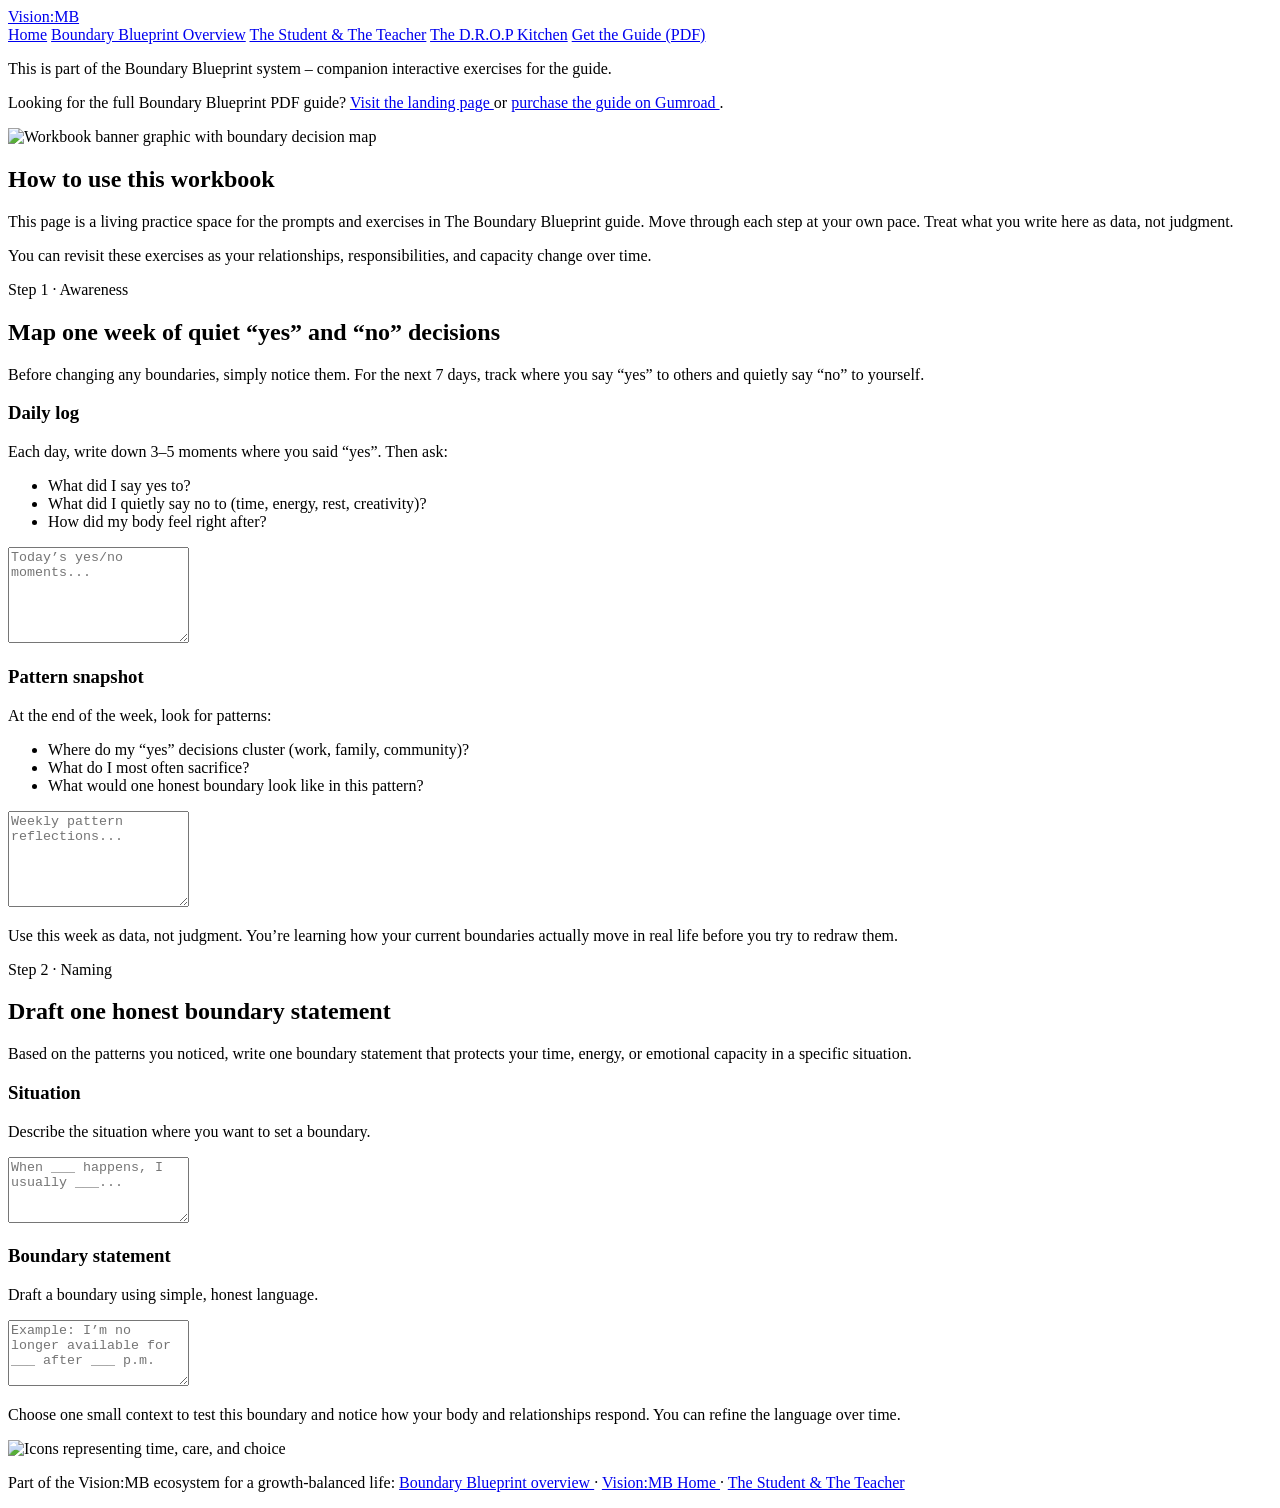
==== commit 92319d4a: "Replace interactive workbook HTML with simplified, Vision:MB-aligned companion version for Boundary " ====
--- a/THE BOUNDARY BLUEPRINT (1).html
+++ b/THE BOUNDARY BLUEPRINT (1).html
@@ -1,1570 +1,173 @@
 <!DOCTYPE html>
 <html lang="en">
 <head>
-    <meta charset="UTF-8">
-    <meta name="viewport" content="width=device-width, initial-scale=1.0">
-    <title>The Boundary Blueprint Interactive Workbook</title>
-    <style>
-        /* Modern Design Architecture - Vision:MB Premium Palette */
-        :root {
-            --bg-alabaster: #F9F7F2;      /* Warm Alabaster - Base */
-            --text-slate: #4A5D66;        /* Deep Slate Blue - Text / Authority */
-            --accent-terracotta: #D1A68F; /* Muted Terracotta - Human Connection */
-            --accent-sage: #8DA18D;       /* Sage Ground - Balance / Milestones */
-            --white: #FFFFFF;
-            --shadow-sm: 0 2px 4px rgba(74, 93, 102, 0.05);
-            --shadow-md: 0 4px 12px rgba(74, 93, 102, 0.08);
-            --shadow-lg: 0 12px 24px rgba(74, 93, 102, 0.12);
-            --transition: all 0.25s cubic-bezier(0.4, 0, 0.2, 1);
-            --sidebar-width: 320px;
-        }
-
-        * {
-            box-sizing: border-box;
-            margin: 0;
-            padding: 0;
-        }
-
-        body {
-            font-family: 'Georgia', serif;
-            background-color: var(--bg-alabaster);
-            color: var(--text-slate);
-            line-height: 1.7;
-            display: flex;
-            min-height: 100vh;
-            overflow-x: hidden;
-            -webkit-font-smoothing: antialiased;
-        }
-
-        #app-container {
-            display: flex;
-            width: 100%;
-            position: relative;
-        }
-
-        /* Responsive Sidebar System */
-        #sidebar {
-            width: var(--sidebar-width);
-            height: 100vh;
-            background-color: var(--white);
-            border-right: 1px solid rgba(74, 93, 102, 0.1);
-            position: fixed;
-            top: 0;
-            left: 0;
-            z-index: 100;
-            display: flex;
-            flex-direction: column;
-            transition: var(--transition);
-            box-shadow: var(--shadow-sm);
-        }
-
-        #sidebar.collapsed {
-            left: calc(-1 * var(--sidebar-width));
-        }
-
-        .sidebar-header {
-            padding: 30px 24px;
-            border-bottom: 1px solid rgba(74, 93, 102, 0.05);
-        }
-
-        .sidebar-brand {
-            font-size: 11pt;
-            letter-spacing: 2px;
-            font-weight: bold;
-            text-transform: uppercase;
-            color: var(--text-slate);
-            margin-bottom: 4px;
-        }
-
-        .sidebar-subtitle {
-            font-size: 8.5pt;
-            font-style: italic;
-            color: var(--accent-terracotta);
-        }
-
-        .sidebar-nav {
-            flex: 1;
-            overflow-y: auto;
-            padding: 24px 16px;
-        }
-
-        .nav-group-title {
-            font-size: 8pt;
-            text-transform: uppercase;
-            letter-spacing: 1.5px;
-            color: var(--accent-sage);
-            margin: 20px 0 8px 8px;
-            font-weight: bold;
-        }
-
-        .nav-item {
-            display: flex;
-            align-items: center;
-            padding: 12px 14px;
-            color: var(--text-slate);
-            text-decoration: none;
-            font-size: 10pt;
-            border-radius: 6px;
-            margin-bottom: 4px;
-            cursor: pointer;
-            transition: var(--transition);
-        }
-
-        .nav-item:hover, .nav-item.active {
-            background-color: rgba(141, 161, 141, 0.1);
-            color: var(--text-slate);
-            font-weight: bold;
-        }
-
-        .nav-item .icon {
-            margin-right: 12px;
-            width: 18px;
-            text-align: center;
-            opacity: 0.7;
-        }
-
-        /* Sidebar UI Controller Toggle Button */
-        #sidebar-toggle {
-            position: fixed;
-            bottom: 30px;
-            left: calc(var(--sidebar-width) + 20px);
-            z-index: 101;
-            background-color: var(--text-slate);
-            color: var(--bg-alabaster);
-            border: none;
-            width: 44px;
-            height: 44px;
-            border-radius: 50%;
-            display: flex;
-            align-items: center;
-            justify-content: center;
-            cursor: pointer;
-            box-shadow: var(--shadow-md);
-            transition: var(--transition);
-        }
-
-        #sidebar-toggle:hover {
-            transform: scale(1.05);
-            background-color: var(--accent-sage);
-        }
-
-        #sidebar.collapsed + #sidebar-toggle {
-            left: 20px;
-        }
-
-        /* Main Workspace Window System */
-        #workspace {
-            flex: 1;
-            margin-left: var(--sidebar-width);
-            padding: 60px 8% 100px 8%;
-            transition: var(--transition);
-            max-width: 1400px;
-        }
-
-        #sidebar.collapsed ~ #workspace {
-            margin-left: 0;
-            padding-left: 12%;
-            padding-right: 12%;
-        }
-
-        /* Advanced Responsive Media Adaptations */
-        @media (max-width: 1024px) {
-            #workspace { padding: 40px 5% 100px 5%; }
-        }
-
-        @media (max-width: 768px) {
-            #sidebar { left: calc(-1 * var(--sidebar-width)); }
-            #sidebar.active { left: 0; }
-            #workspace { margin-left: 0 !important; padding: 40px 20px 100px 20px !important; }
-            #sidebar-toggle { left: 20px !important; bottom: 20px; }
-            #sidebar.active + #sidebar-toggle { left: calc(var(--sidebar-width) + 15px) !important; }
-            .radar-grid { grid-template-columns: 1fr !important; }
-            h1 { font-size: 20pt !important; }
-            .cover-title { font-size: 26pt !important; }
-            .chapter-header { flex-direction: column; align-items: flex-start; gap: 12px; }
-        }
-
-        /* Global Typography & Content Layout Animation Framework */
-        .content-section {
-            display: none;
-            animation: fadeIn 0.35s ease-out forwards;
-        }
-
-        .content-section.active {
-            display: block;
-        }
-
-        @keyframes fadeIn {
-            from { opacity: 0; transform: translateY(8px); }
-            to { opacity: 1; transform: translateY(0); }
-        }
-
-        .chapter-header {
-            margin-bottom: 40px;
-            border-bottom: 1px solid rgba(74, 93, 102, 0.1);
-            padding-bottom: 20px;
-            display: flex;
-            justify-content: space-between;
-            align-items: flex-end;
-            flex-wrap: wrap;
-            gap: 20px;
-        }
-
-        .chapter-meta {
-            font-size: 9pt;
-            text-transform: uppercase;
-            letter-spacing: 2px;
-            color: var(--accent-sage);
-            margin-bottom: 8px;
-            font-weight: bold;
-        }
-
-        h1 {
-            font-size: 26pt;
-            font-weight: normal;
-            line-height: 1.2;
-            color: var(--text-slate);
-            letter-spacing: -0.5px;
-        }
-
-        h2.section-title {
-            font-size: 15pt;
-            font-weight: normal;
-            color: var(--text-slate);
-            margin: 40px 0 20px 0;
-            position: relative;
-        }
-
-        h2.section-title::after {
-            content: '';
-            position: absolute;
-            bottom: -6px;
-            left: 0;
-            width: 40px;
-            height: 2px;
-            background-color: var(--accent-terracotta);
-        }
-
-        p {
-            font-size: 11pt;
-            margin-bottom: 20px;
-            text-align: justify;
-            opacity: 0.95;
-        }
-
-        .quote-block {
-            font-style: italic;
-            padding: 20px 30px;
-            background-color: rgba(209, 166, 143, 0.06);
-            border-left: 3px solid var(--accent-terracotta);
-            margin: 30px 0;
-            border-radius: 4px;
-            font-size: 11.5pt;
-        }
-
-        .interactive-card {
-            background: var(--white);
-            border: 1px solid rgba(74, 93, 102, 0.08);
-            border-radius: 12px;
-            padding: 30px;
-            margin: 35px 0;
-            box-shadow: var(--shadow-sm);
-            transition: var(--transition);
-        }
-
-        .interactive-card:hover {
-            box-shadow: var(--shadow-md);
-            border-color: rgba(141, 161, 141, 0.3);
-        }
-
-        .card-label {
-            font-size: 8.5pt;
-            text-transform: uppercase;
-            letter-spacing: 1.5px;
-            color: var(--accent-sage);
-            font-weight: bold;
-            margin-bottom: 16px;
-            display: flex;
-            justify-content: space-between;
-            align-items: center;
-        }
-
-        .input-group {
-            margin-bottom: 24px;
-        }
-
-        .input-label {
-            display: block;
-            font-size: 10pt;
-            font-weight: bold;
-            margin-bottom: 8px;
-            color: var(--text-slate);
-        }
-
-        textarea, select, input[type="text"] {
-            width: 100%;
-            padding: 14px;
-            border: 1px solid rgba(74, 93, 102, 0.15);
-            border-radius: 6px;
-            background-color: var(--bg-alabaster);
-            font-family: 'Georgia', serif;
-            font-size: 11pt;
-            color: var(--text-slate);
-            transition: var(--transition);
-        }
-
-        textarea:focus, select:focus, input[type="text"]:focus {
-            outline: none;
-            border-color: var(--accent-sage);
-            background-color: var(--white);
-            box-shadow: 0 0 0 3px rgba(141, 161, 141, 0.15);
-        }
-
-        /* Action Controls Layout Systems */
-        .btn {
-            display: inline-flex;
-            align-items: center;
-            justify-content: center;
-            background-color: var(--text-slate);
-            color: var(--white);
-            border: none;
-            padding: 12px 24px;
-            font-family: 'Georgia', serif;
-            font-size: 9pt;
-            font-weight: bold;
-            letter-spacing: 1px;
-            text-transform: uppercase;
-            border-radius: 6px;
-            cursor: pointer;
-            transition: var(--transition);
-            box-shadow: var(--shadow-sm);
-            gap: 8px;
-        }
-
-        .btn:hover {
-            background-color: var(--accent-sage);
-            transform: translateY(-1px);
-            box-shadow: var(--shadow-md);
-        }
-
-        .btn-secondary {
-            background-color: transparent;
-            color: var(--text-slate);
-            border: 1px solid rgba(74, 93, 102, 0.3);
-            box-shadow: none;
-        }
-
-        .btn-secondary:hover {
-            background-color: rgba(74, 93, 102, 0.05);
-            border-color: var(--text-slate);
-        }
-
-        .btn-group {
-            display: flex;
-            gap: 12px;
-            flex-wrap: wrap;
-        }
-
-        /* Historical Log Container Framework */
-        .history-log {
-            margin-top: 30px;
-            border-top: 1px dashed rgba(74, 93, 102, 0.15);
-            padding-top: 20px;
-        }
-
-        .history-title {
-            font-size: 9pt;
-            text-transform: uppercase;
-            letter-spacing: 1px;
-            color: var(--accent-terracotta);
-            margin-bottom: 12px;
-            font-weight: bold;
-        }
-
-        .history-item {
-            background-color: var(--bg-alabaster);
-            padding: 14px 18px;
-            border-radius: 6px;
-            margin-bottom: 12px;
-            font-size: 10pt;
-            border-left: 3px solid var(--accent-sage);
-            box-shadow: var(--shadow-sm);
-        }
-
-        .history-date {
-            font-size: 8pt;
-            opacity: 0.6;
-            margin-bottom: 6px;
-            font-weight: bold;
-        }
-
-        /* Tables & Charts styling */
-        .premium-table {
-            width: 100%;
-            border-collapse: separate;
-            border-spacing: 0;
-            margin: 25px 0;
-            border-radius: 8px;
-            overflow: hidden;
-            border: 1px solid rgba(74, 93, 102, 0.1);
-        }
-
-        .premium-table th {
-            background-color: rgba(74, 93, 102, 0.05);
-            padding: 16px;
-            font-weight: bold;
-            text-align: left;
-            font-size: 10pt;
-            border-bottom: 1px solid rgba(74, 93, 102, 0.1);
-        }
-
-        .premium-table td {
-            padding: 16px;
-            background-color: var(--white);
-            border-bottom: 1px solid rgba(74, 93, 102, 0.05);
-            font-size: 10pt;
-        }
-
-        .radar-grid {
-            display: grid;
-            grid-template-columns: 1fr 1fr;
-            gap: 40px;
-            align-items: center;
-        }
-
-        .radar-sliders {
-            display: flex;
-            flex-direction: column;
-            gap: 16px;
-        }
-
-        .slider-row {
-            display: flex;
-            align-items: center;
-            justify-content: space-between;
-            background: var(--bg-alabaster);
-            padding: 12px 18px;
-            border-radius: 8px;
-        }
-
-        .slider-label {
-            font-size: 10pt;
-            font-weight: bold;
-            width: 100px;
-        }
-
-        .slider-row input[type="range"] {
-            flex: 1;
-            margin: 0 15px;
-            accent-color: var(--accent-sage);
-        }
-
-        .slider-value {
-            font-size: 10pt;
-            font-weight: bold;
-            color: var(--accent-terracotta);
-            width: 20px;
-            text-align: right;
-        }
-
-        /* Feedback UI Layers */
-        .toast {
-            position: fixed;
-            bottom: 30px;
-            right: 30px;
-            background-color: var(--text-slate);
-            color: var(--bg-alabaster);
-            padding: 14px 28px;
-            border-radius: 6px;
-            font-size: 10pt;
-            letter-spacing: 0.5px;
-            box-shadow: var(--shadow-lg);
-            opacity: 0;
-            transform: translateY(20px);
-            transition: var(--transition);
-            z-index: 1000;
-            pointer-events: none;
-        }
-
-        .toast.show {
-            opacity: 1;
-            transform: translateY(0);
-        }
-
-        .cover-wrapper {
-            text-align: center;
-            padding: 40px 20px;
-            max-width: 700px;
-            margin: 0 auto;
-        }
-
-        .cover-line {
-            width: 80px;
-            height: 3px;
-            background-color: var(--text-slate);
-            margin: 0 auto 30px auto;
-        }
-
-        .cover-title {
-            font-size: 34pt;
-            line-height: 1.1;
-            margin-bottom: 15px;
-            font-weight: normal;
-        }
-
-        .cover-subtitle {
-            font-size: 17pt;
-            font-style: italic;
-            color: var(--accent-terracotta);
-            margin-bottom: 25px;
-        }
-
-        .cover-tagline {
-            font-size: 11.5pt;
-            opacity: 0.8;
-            margin-bottom: 40px;
-        }
-
-        .dashboard-stats {
-            display: grid;
-            grid-template-columns: repeat(auto-fit, minmax(220px, 1fr));
-            gap: 20px;
-            margin-bottom: 35px;
-        }
-
-        .stat-card {
-            background: var(--white);
-            padding: 24px;
-            border-radius: 10px;
-            border: 1px solid rgba(74, 93, 102, 0.06);
-            text-align: center;
-            box-shadow: var(--shadow-sm);
-        }
-
-        .stat-val {
-            font-size: 24pt;
-            color: var(--accent-sage);
-            font-weight: normal;
-            margin-bottom: 5px;
-        }
-
-        .stat-lbl {
-            font-size: 9pt;
-            text-transform: uppercase;
-            letter-spacing: 1px;
-            opacity: 0.7;
-        }
-
-        /* Print Display Overlays and Isolation Targets */
-        #print-sandbox {
-            display: none;
-        }
-
-        @media print {
-            body { background-color: #FFF !important; color: #000 !important; font-size: 12pt; }
-            #sidebar, #sidebar-toggle, .btn, .btn-group, .toast, .card-label button, .chapter-header button { display: none !important; }
-            #workspace { margin-left: 0 !important; padding: 0 !important; width: 100% !important; }
-            .content-section { display: none !important; }
-            #print-sandbox { display: block !important; width: 100% !important; }
-            .interactive-card { background: #FFF !important; border: 1px solid #4A5D66 !important; box-shadow: none !important; page-break-inside: avoid; }
-            .history-item { background: #FFF !important; border: 1px solid #DDD !important; border-left: 4px solid #4A5D66 !important; page-break-inside: avoid; }
-        }
-    </style>
+  <meta charset="UTF-8">
+  <meta name="viewport" content="width=device-width, initial-scale=1.0">
+  <title>Boundary Blueprint Workbook · Vision:MB</title>
+  <meta name="description" content="Interactive companion workbook for The Boundary Blueprint guide, with exercises to practice honest, humane boundaries in real time.">
+  <link rel="preconnect" href="https://fonts.googleapis.com">
+  <link rel="preconnect" href="https://fonts.gstatic.com" crossorigin>
+  <link href="https://fonts.googleapis.com/css2?family=Inter:wght@400;500;600;700&display=swap" rel="stylesheet">
+  <link rel="stylesheet" href="styles.css">
 </head>
 <body>
+  <header class="site-header">
+    <div class="container header-inner">
+      <a href="https://visionmb612.com" class="logo">Vision:MB</a>
+      <nav class="nav-links">
+        <a href="https://visionmb612.com">Home</a>
+        <a href="https://growthbalancedlife-cmd.github.io/boundary-blueprint-landing/">Boundary Blueprint Overview</a>
+        <a href="https://growthbalancedlife-cmd.github.io/student-teacher-visionmb/">The Student &amp; The Teacher</a>
+        <a href="https://growthbalancedlife-cmd.github.io/drop-kitchen-landing/">The D.R.O.P Kitchen</a>
+        <a href="https://learnerguide.gumroad.com/l/boundaryblueprint" class="nav-cta">Get the Guide (PDF)</a>
+      </nav>
+    </div>
+  </header>
 
-    <div id="app-container">
-        
-        <aside id="sidebar">
-            <div class="sidebar-header">
-                <div class="sidebar-brand">Boundary Blueprint</div>
-                <div class="sidebar-subtitle">Somatic Systems Workspace</div>
-            </div>
-            
-            <nav class="sidebar-nav">
-                <div class="nav-item active" data-target="dashboard" onclick="switchSection('dashboard')">
-                    <span class="icon">⌂</span> Progress Dashboard
-                </div>
-                <div class="nav-item" data-target="intro" onclick="switchSection('intro')">
-                    <span class="icon">🕮</span> Introduction
-                </div>
+  <main>
+    <!-- Companion banner -->
+    <section class="bb-companion-banner">
+      <div class="container bb-companion-inner">
+        <div class="bb-companion-text">
+          <p class="companion-eyebrow">
+            This is part of the Boundary Blueprint system – companion interactive exercises for the guide.
+          </p>
+          <p class="companion-links">
+            Looking for the full Boundary Blueprint PDF guide?
+            <a href="https://growthbalancedlife-cmd.github.io/boundary-blueprint-landing/" target="_blank" rel="noopener">
+              Visit the landing page
+            </a>
+            or
+            <a href="https://learnerguide.gumroad.com/l/boundaryblueprint" target="_blank" rel="noopener">
+              purchase the guide on Gumroad
+            </a>.
+          </p>
+        </div>
+        <div class="bb-companion-graphic">
+          <!-- Workbook banner image placeholder -->
+          <img src="bb-workbook-banner.png" alt="Workbook banner graphic with boundary decision map">
+        </div>
+      </div>
+    </section>
 
-                <div class="nav-group-title">Part I: Awareness</div>
-                <div class="nav-item" data-target="ch1" onclick="switchSection('ch1')">
-                    <span class="icon">Ⅰ</span> Chapter 1: Roots of Hardship
-                </div>
-                <div class="nav-item" data-target="ch2" onclick="switchSection('ch2')">
-                    <span class="icon">Ⅱ</span> Chapter 2: Somatic Compass
-                </div>
-                <div class="nav-item" data-target="ch3" onclick="switchSection('ch3')">
-                    <span class="icon">Ⅲ</span> Chapter 3: Five Dimensions
-                </div>
+    <!-- Intro / instructions -->
+    <section class="section bb-intro">
+      <div class="container">
+        <div class="section-header">
+          <h2>How to use this workbook</h2>
+          <p>
+            This page is a living practice space for the prompts and exercises in The Boundary Blueprint guide.
+            Move through each step at your own pace. Treat what you write here as data, not judgment.
+          </p>
+        </div>
+        <p class="section-note">
+          You can revisit these exercises as your relationships, responsibilities, and capacity change over time.
+        </p>
+      </div>
+    </section>
 
-                <div class="nav-group-title">Part II: Structure</div>
-                <div class="nav-item" data-target="ch4" onclick="switchSection('ch4')">
-                    <span class="icon">Ⅳ</span> Chapter 4: The Boundary System
-                </div>
-                <div class="nav-item" data-target="ch5" onclick="switchSection('ch5')">
-                    <span class="icon">Ⅴ</span> Chapter 5: Somatic Audit
-                </div>
-                <div class="nav-item" data-target="ch6" onclick="switchSection('ch6')">
-                    <span class="icon">Ⅵ</span> Chapter 6: Boundary Ladder
-                </div>
+    <!-- Step 1: Awareness -->
+    <section class="bb-step bb-step-1">
+      <div class="container">
+        <div class="bb-step-header">
+          <p class="bb-step-label">Step 1 · Awareness</p>
+          <h2>Map one week of quiet “yes” and “no” decisions</h2>
+          <p class="bb-step-subtitle">
+            Before changing any boundaries, simply notice them. For the next 7 days,
+            track where you say “yes” to others and quietly say “no” to yourself.
+          </p>
+        </div>
 
-                <div class="nav-group-title">Part III: Practice</div>
-                <div class="nav-item" data-target="ch7" onclick="switchSection('ch7')">
-                    <span class="icon">Ⅶ</span> Chapter 7: Regulated Voice
-                </div>
-                <div class="nav-item" data-target="ch8" onclick="switchSection('ch8')">
-                    <span class="icon">Ⅷ</span> Chapter 8: Real-Time Execution
-                </div>
-                <div class="nav-item" data-target="ch9" onclick="switchSection('ch9')">
-                    <span class="icon">Ⅸ</span> Chapter 9: Handling Pushback
-                </div>
+        <div class="bb-step-grid">
+          <div class="bb-step-card">
+            <h3>Daily log</h3>
+            <p>Each day, write down 3–5 moments where you said “yes”. Then ask:</p>
+            <ul>
+              <li>What did I say yes to?</li>
+              <li>What did I quietly say no to (time, energy, rest, creativity)?</li>
+              <li>How did my body feel right after?</li>
+            </ul>
+            <textarea class="bb-input" rows="6" placeholder="Today’s yes/no moments..."></textarea>
+          </div>
 
-                <div class="nav-group-title">Part IV: Transmission</div>
-                <div class="nav-item" data-target="ch10" onclick="switchSection('ch10')">
-                    <span class="icon">Ⅹ</span> Chapter 10: Modeling Systems
-                </div>
-                <div class="nav-item" data-target="ch11" onclick="switchSection('ch11')">
-                    <span class="icon">Ⅺ</span> Chapter 11: Guided Teaching
-                </div>
-                <div class="nav-item" data-target="ch12" onclick="switchSection('ch12')">
-                    <span class="icon">Ⅻ</span> Chapter 12: Relational Culture
-                </div>
-                <div class="nav-item" data-target="ch13" onclick="switchSection('ch13')">
-                    <span class="icon">📜</span> Chapter 13: The Somatic Oath
-                </div>
-            </nav>
-        </aside>
+          <div class="bb-step-card">
+            <h3>Pattern snapshot</h3>
+            <p>At the end of the week, look for patterns:</p>
+            <ul>
+              <li>Where do my “yes” decisions cluster (work, family, community)?</li>
+              <li>What do I most often sacrifice?</li>
+              <li>What would one honest boundary look like in this pattern?</li>
+            </ul>
+            <textarea class="bb-input" rows="6" placeholder="Weekly pattern reflections..."></textarea>
+          </div>
+        </div>
 
-        <button id="sidebar-toggle" onclick="toggleSidebar()" aria-label="Toggle navigation menu">☰</button>
+        <div class="bb-step-action">
+          <p>
+            Use this week as data, not judgment. You’re learning how your current boundaries
+            actually move in real life before you try to redraw them.
+          </p>
+        </div>
+      </div>
+    </section>
 
-        <main id="workspace">
+    <!-- Step 2 scaffold (you can expand later) -->
+    <section class="bb-step bb-step-2">
+      <div class="container">
+        <div class="bb-step-header">
+          <p class="bb-step-label">Step 2 · Naming</p>
+          <h2>Draft one honest boundary statement</h2>
+          <p class="bb-step-subtitle">
+            Based on the patterns you noticed, write one boundary statement that protects your time, energy,
+            or emotional capacity in a specific situation.
+          </p>
+        </div>
 
-            <div id="toast" class="toast">Reflections safely preserved to blueprint storage</div>
-            <div id="print-sandbox"></div>
+        <div class="bb-step-grid">
+          <div class="bb-step-card">
+            <h3>Situation</h3>
+            <p>Describe the situation where you want to set a boundary.</p>
+            <textarea class="bb-input" rows="4" placeholder="When ___ happens, I usually ___..."></textarea>
+          </div>
+          <div class="bb-step-card">
+            <h3>Boundary statement</h3>
+            <p>Draft a boundary using simple, honest language.</p>
+            <textarea class="bb-input" rows="4" placeholder="Example: I’m no longer available for ___ after ___ p.m."></textarea>
+          </div>
+        </div>
 
-            <section id="sect-dashboard" class="content-section active">
-                <div class="cover-wrapper">
-                    <div class="cover-line"></div>
-                    <h1 class="cover-title">THE BOUNDARY BLUEPRINT</h1>
-                    <div class="cover-subtitle">Protect Your Peace Without Guilt</div>
-                    <div class="cover-tagline">An Interactive Somatic Systems Workspace by Monty Blaylark</div>
-                </div>
+        <div class="bb-step-action">
+          <p>
+            Choose one small context to test this boundary and notice how your body and relationships respond.
+            You can refine the language over time.
+          </p>
+        </div>
+      </div>
+    </section>
+  </main>
 
-                <div class="chapter-header" style="border-bottom: none; margin-bottom: 20px;">
-                    <h2 class="section-title" style="margin: 0;">Your Transformation Dashboard</h2>
-                    <div class="btn-group">
-                        <button class="btn" onclick="printEntireDataRecord()">🖨️ Print Full Stored Blueprint</button>
-                    </div>
-                </div>
-                <p>Welcome back to your adaptive system container. As you explore the somatic principles within each chapter, your inputs, assessments, and custom-built validation scripts will persist dynamically below to track changes in your relational patterns.</p>
-                
-                <div class="dashboard-stats">
-                    <div class="stat-card">
-                        <div id="stat-reflections" class="stat-val">0</div>
-                        <div class="stat-lbl">Saved Logs</div>
-                    </div>
-                    <div class="stat-card">
-                        <div id="stat-radar" class="stat-val">Not Set</div>
-                        <div class="stat-lbl">Latest Radar Mean</div>
-                    </div>
-                    <div class="stat-card">
-                        <div id="stat-oath" class="stat-val">No</div>
-                        <div class="stat-lbl">Oath Attained</div>
-                    </div>
-                </div>
-
-                <div class="interactive-card">
-                    <div class="card-label">Master Systematic Blueprint Historical Log Trace</div>
-                    <div id="dashboard-history-root">
-                        <p style="font-style: italic; opacity: 0.6; text-align: center;">No stored habit logs or somatic input profiles located yet. Begin processing the reading tabs using the structural sidebar.</p>
-                    </div>
-                </div>
-            </section>
-
-            <section id="sect-intro" class="content-section">
-                <div class="chapter-header">
-                    <div>
-                        <div class="chapter-meta">Orientation Blueprint</div>
-                        <h1>Introduction: The Moment You Stop Abandoning Yourself</h1>
-                    </div>
-                    <button class="btn btn-secondary" onclick="printTargetSection('sect-intro', 'Introduction Orientation Summary')">🖨️ Print Section</button>
-                </div>
-                <p>Most people don't struggle with boundaries because they're weak, passive, or indecisive. They struggle because their nervous system was trained to survive through self-abandonment.</p>
-                <div class="quote-block">
-                    "If I say no, I lose connection."<br>
-                    "If I speak up, I'll be punished."<br>
-                    "If I take space, I'll be rejected."<br>
-                    "If I disappoint someone, I'm unsafe."
-                </div>
-                <p>Boundaries are not an external communication skill. They are an internal capacity skill. They live safely inside the structural framework of the body first, the vocal cords second, and the relationship third.</p>
-
-                <div class="interactive-card">
-                    <div class="card-label">Somatic Reflection Tracker</div>
-                    <div class="input-group">
-                        <label class="input-label" for="input-intro-abandon">Which of the four survival statements above resonates most viscerally inside your chest right now?</label>
-                        <textarea id="input-intro-abandon" rows="3" placeholder="Describe the physical configuration of your body when reading these lines..."></textarea>
-                    </div>
-                    <button class="btn" onclick="saveInput('input-intro-abandon', 'Introduction Self-Abandonment Profile')">Save and Track Profile</button>
-                    <div id="local-log-intro" class="history-log"></div>
-                </div>
-            </section>
-
-            <section id="sect-ch1" class="content-section">
-                <div class="chapter-header">
-                    <div>
-                        <div class="chapter-meta">Part I: Awareness — The Student</div>
-                        <h1>Chapter 1: Why Boundaries Feel Hard</h1>
-                    </div>
-                    <button class="btn btn-secondary" onclick="printTargetSection('sect-ch1', 'Chapter 1 Profile')">🖨️ Print Section</button>
-                </div>
-                <p>Your earliest environment taught you what emotions were safely allowed, what needs were acceptable, and what structural roles you had to maintain to optimize human connection alignment.</p>
-                
-                <h2 class="section-title">1.2 The Identity Fusion Pattern</h2>
-                <div style="text-align: center; margin: 30px 0;">
-                    <svg width="400" height="200" viewBox="0 0 400 220">
-                        <circle cx="160" cy="110" r="65" fill="none" stroke="#4A5D66" stroke-width="1.5" stroke-dasharray="4"/>
-                        <circle cx="240" cy="110" r="65" fill="#D1A68F" fill-opacity="0.2" stroke="#D1A68F" stroke-width="2"/>
-                        <text x="125" y="114" font-family="Georgia" font-size="11" fill="#4A5D66" text-anchor="middle">Core Self</text>
-                        <text x="275" y="114" font-family="Georgia" font-size="11" fill="#4A5D66" text-anchor="middle">Fused Role</text>
-                        <text x="200" y="114" font-family="Georgia" font-size="10" font-style="italic" fill="#4A5D66" text-anchor="middle">Identity Fusion</text>
-                    </svg>
-                </div>
-
-                <div class="interactive-card">
-                    <div class="card-label">Interactive Assessment: Archetypal Role Identifier</div>
-                    <div class="input-group">
-                        <label class="input-label" for="select-role">Select your primary adaptive operational blueprint role:</label>
-                        <select id="select-role">
-                            <option value="The Caretaker">The Caretaker – Breath held, chest pushed forward</option>
-                            <option value="The Peacekeeper">The Peacekeeper – Soft voice, collapsed spinal alignment</option>
-                            <option value="The Achiever">The Achiever – Tight jaw articulation, hyper-forward leaning</option>
-                            <option value="The Invisible One">The Invisible One – Shallow respiratory depth, minimal movement</option>
-                            <option value="The Responsible One">The Responsible One – Rigid upper column, extreme shoulder tension</option>
-                        </select>
-                    </div>
-                    <div class="input-group">
-                        <label class="input-label" for="input-ch1-somatic">Detail when this physical posture manifests most frequently during systemic pressure updates:</label>
-                        <textarea id="input-ch1-somatic" rows="3" placeholder="In what modern situations does this somatic profile take over your body automatically?"></textarea>
-                    </div>
-                    <button class="btn" onclick="saveMultiple(['select-role', 'input-ch1-somatic'], 'Chapter 1 Identity Fusion Tracking Profile')">Commit Archetype to Log</button>
-                    <div id="local-log-ch1" class="history-log"></div>
-                </div>
-            </section>
-
-            <section id="sect-ch2" class="content-section">
-                <div class="chapter-header">
-                    <div>
-                        <div class="chapter-meta">Part I: Awareness — The Student</div>
-                        <h1>Chapter 2: The Somatic Roots of "Yes" and "No"</h1>
-                    </div>
-                    <button class="btn btn-secondary" onclick="printTargetSection('sect-ch2', 'Chapter 2 Profile')">🖨️ Print Section</button>
-                </div>
-                <p>Your true organic system parameters communicate clean boundaries through spatial vectors long before your cognitive processing generates logical syntax profiles.</p>
-                
-                <div style="text-align: center; margin: 30px 0;">
-                    <svg width="400" height="200" viewBox="0 0 400 200">
-                        <line x1="200" y1="30" x2="200" y2="170" stroke="#4A5D66" stroke-width="1" stroke-dasharray="2"/>
-                        <line x1="110" y1="100" x2="290" y2="100" stroke="#4A5D66" stroke-width="1" stroke-dasharray="2"/>
-                        <circle cx="200" cy="100" r="6" fill="#8DA18D"/>
-                        <text x="200" y="22" font-family="Georgia" font-size="11" font-weight="bold" fill="#4A5D66" text-anchor="middle">PULL FORWARD → Yes</text>
-                        <text x="200" y="185" font-family="Georgia" font-size="11" font-weight="bold" fill="#4A5D66" text-anchor="middle">PULL BACK → No</text>
-                        <text x="95" y="104" font-family="Georgia" font-size="11" font-weight="bold" fill="#4A5D66" text-anchor="end">FREEZE Not safe</text>
-                        <text x="305" y="104" font-family="Georgia" font-size="11" font-weight="bold" fill="#4A5D66" text-anchor="start">FAWN → Survival yes</text>
-                    </svg>
-                </div>
-
-                <div class="interactive-card">
-                    <div class="card-label">Somatic Compass Baseline Calibrator</div>
-                    <div class="input-group">
-                        <label class="input-label" for="input-ch2-fawn">Describe a recent instance where your body signaled a clear 'PULL BACK' (No), but your voice executed a survival 'FAWN' (Yes):</label>
-                        <textarea id="input-ch2-fawn" rows="3" placeholder="What did your throat, stomach, or chest feel like during that exact split second?"></textarea>
-                    </div>
-                    <button class="btn" onclick="saveInput('input-ch2-fawn', 'Chapter 2 Fawn Mapping Assessment')">Preserve Compass Trace</button>
-                    <div id="local-log-ch2" class="history-log"></div>
-                </div>
-            </section>
-
-            <section id="sect-ch3" class="content-section">
-                <div class="chapter-header">
-                    <div>
-                        <div class="chapter-meta">Part I: Awareness — The Student</div>
-                        <h1>Chapter 3: The Five Somatic Dimensions of Boundaries</h1>
-                    </div>
-                    <button class="btn btn-secondary" onclick="printTargetSection('sect-ch3', 'Chapter 3 Profile')">🖨️ Print Section</button>
-                </div>
-                <p>Boundaries operate along distinct operational tracks. Evaluating structural degradation across these individual layers prevents system crash errors.</p>
-
-                <div style="text-align: center; margin: 30px 0;">
-                    <svg width="400" height="220" viewBox="0 0 400 220">
-                        <polygon points="200,45 270,95 245,175 155,175 130,95" fill="none" stroke="#4A5D66" stroke-width="1.5"/>
-                        <circle cx="200" cy="45" r="5" fill="#8DA18D"/>
-                        <circle cx="270" cy="95" r="5" fill="#8DA18D"/>
-                        <circle cx="245" cy="175" r="5" fill="#8DA18D"/>
-                        <circle cx="155" cy="175" r="5" fill="#8DA18D"/>
-                        <circle cx="130" cy="95" r="5" fill="#8DA18D"/>
-                        <text x="200" y="32" font-family="Georgia" font-size="11" font-weight="bold" fill="#4A5D66" text-anchor="middle">Physical</text>
-                        <text x="282" y="98" font-family="Georgia" font-size="11" font-weight="bold" fill="#4A5D66" text-anchor="start">Emotional</text>
-                        <text x="255" y="190" font-family="Georgia" font-size="11" font-weight="bold" fill="#4A5D66" text-anchor="start">Time</text>
-                        <text x="145" y="190" font-family="Georgia" font-size="11" font-weight="bold" fill="#4A5D66" text-anchor="end">Digital</text>
-                        <text x="118" y="98" font-family="Georgia" font-size="11" font-weight="bold" fill="#4A5D66" text-anchor="end">Relational</text>
-                    </svg>
-                </div>
-
-                <div class="interactive-card">
-                    <div class="card-label">Vulnerability Analysis Matrix</div>
-                    <div class="input-group">
-                        <label class="input-label" for="input-ch3-weakest">Which single vector currently experiences the highest volume of chronic intrusion vectors?</label>
-                        <textarea id="input-ch3-weakest" rows="3" placeholder="Identify whether your core leakage occurs via time parameters, digital over-access, or emotional alignment..."></textarea>
-                    </div>
-                    <button class="btn" onclick="saveInput('input-ch3-weakest', 'Chapter 3 Vulnerability Track Target')">Index Weak Vector</button>
-                    <div id="local-log-ch3" class="history-log"></div>
-                </div>
-            </section>
-
-            <section id="sect-ch4" class="content-section">
-                <div class="chapter-header">
-                    <div>
-                        <div class="chapter-meta">Part II: Structure — The Architect</div>
-                        <h1>Chapter 4: The Boundary System</h1>
-                    </div>
-                    <button class="btn btn-secondary" onclick="printTargetSection('sect-ch4', 'Chapter 4 Profile')">🖨️ Print Section</button>
-                </div>
-                <p>Boundaries are not personality quirks. They are clear, repeatable systems that run on three fundamental systemic structural pillars.</p>
-                
-                <table class="premium-table">
-                    <thead>
-                        <tr>
-                            <th>Structural Pillar</th>
-                            <th>Internal Functional Paradigm</th>
-                            <th>System Error If Missing</th>
-                        </tr>
-                    </thead>
-                    <tbody>
-                        <tr>
-                            <td><strong>1. Clarity</strong></td>
-                            <td>Accurately identifying your internal structural truth state.</td>
-                            <td>Systemic Confusion &amp; Ambiguity</td>
-                        </tr>
-                        <tr>
-                            <td><strong>2. Capacity</strong></td>
-                            <td>Evaluating raw real-time nervous system tracking state limits.</td>
-                            <td>Somatic Exhaustion &amp; Systemic Collapse</td>
-                        </tr>
-                        <tr>
-                            <td><strong>3. Communication</strong></td>
-                            <td>External clean execution profiles without regression.</td>
-                            <td>Internalized Resentment Backlog</td>
-                        </tr>
-                    </tbody>
-                </table>
-
-                <div class="interactive-card">
-                    <div class="card-label">Structural Balance Field Log</div>
-                    <div class="input-group">
-                        <label class="input-label" for="input-ch4-leak">When your system fails to integrate, do you trace the root source error to an initial failure of internal clarity or internal somatic capacity tracking?</label>
-                        <textarea id="input-ch4-leak" rows="3" placeholder="Analyze whether you fail to recognize your limits, or simply override them during vocal delivery..."></textarea>
-                    </div>
-                    <button class="btn" onclick="saveInput('input-ch4-leak', 'Chapter 4 Core Architecture System Error Trace')">Record System Error Trace</button>
-                    <div id="local-log-ch4" class="history-log"></div>
-                </div>
-            </section>
-
-            <section id="sect-ch5" class="content-section">
-                <div class="chapter-header">
-                    <div>
-                        <div class="chapter-meta">Part II: Structure — The Architect</div>
-                        <h1>Chapter 5: The Somatic Boundary Audit</h1>
-                    </div>
-                    <button class="btn btn-secondary" onclick="printTargetSection('sect-ch5', 'Chapter 5 Alignment Tracking Data')">🖨️ Print Section</button>
-                </div>
-                <p>Calibrating your vector capacities dynamically ensures safe perimeter integration under intense load spikes. Use the live slider matrices below to map out your core data points in real time.</p>
-
-                <div class="interactive-card">
-                    <div class="card-label">Live Radial Metric Calibrator (Scale 1-5)</div>
-                    
-                    <div class="radar-grid">
-                        <div class="radar-sliders">
-                            <div class="slider-row">
-                                <span class="slider-label">Physical</span>
-                                <input type="range" id="rad-phys" min="1" max="5" value="3" oninput="updateRadarVisual()">
-                                <span id="val-phys" class="slider-value">3</span>
-                            </div>
-                            <div class="slider-row">
-                                <span class="slider-label">Emotional</span>
-                                <input type="range" id="rad-emot" min="1" max="5" value="3" oninput="updateRadarVisual()">
-                                <span id="val-emot" class="slider-value">3</span>
-                            </div>
-                            <div class="slider-row">
-                                <span class="slider-label">Time</span>
-                                <input type="range" id="rad-time" min="1" max="5" value="3" oninput="updateRadarVisual()">
-                                <span id="val-time" class="slider-value">3</span>
-                            </div>
-                            <div class="slider-row">
-                                <span class="slider-label">Digital</span>
-                                <input type="range" id="rad-digi" min="1" max="5" value="3" oninput="updateRadarVisual()">
-                                <span id="val-digi" class="slider-value">3</span>
-                            </div>
-                            <div class="slider-row">
-                                <span class="slider-label">Relational</span>
-                                <input type="range" id="rad-rel" min="1" max="5" value="3" oninput="updateRadarVisual()">
-                                <span id="val-rel" class="slider-value">3</span>
-                            </div>
-                        </div>
-
-                        <div style="text-align: center;">
-                            <svg width="220" height="220" viewBox="0 0 220 220" style="background: var(--bg-alabaster); border-radius: 50%;">
-                                <polygon points="110,30 180,80 155,160 65,160 40,80" fill="none" stroke="rgba(74,93,102,0.1)" stroke-width="1"/>
-                                <polygon points="110,60 150,90 135,140 85,140 70,90" fill="none" stroke="rgba(74,93,102,0.1)" stroke-width="1"/>
-                                <text x="110" y="20" font-family="Georgia" font-size="8" fill="#4A5D66" text-anchor="middle">Phys</text>
-                                <text x="195" y="85" font-family="Georgia" font-size="8" fill="#4A5D66" text-anchor="start">Emot</text>
-                                <text x="165" y="175" font-family="Georgia" font-size="8" fill="#4A5D66" text-anchor="start">Time</text>
-                                <text x="55" y="175" font-family="Georgia" font-size="8" fill="#4A5D66" text-anchor="end">Digi</text>
-                                <text x="25" y="85" font-family="Georgia" font-size="8" fill="#4A5D66" text-anchor="end">Rel</text>
-                                <polygon id="radar-poly" points="110,70 140,95 130,130 90,130 80,95" fill="rgba(141, 161, 141, 0.4)" stroke="var(--accent-sage)" stroke-width="1.5"/>
-                            </svg>
-                        </div>
-                    </div>
-
-                    <div style="margin-top:25px;">
-                        <button class="btn" onclick="saveRadarWeights()">Log Radar Evaluation Matrix</button>
-                    </div>
-                    <div id="local-log-ch5" class="history-log"></div>
-                </div>
-            </section>
-
-            <section id="sect-ch6" class="content-section">
-                <div class="chapter-header">
-                    <div>
-                        <div class="chapter-meta">Part II: Structure — The Architect</div>
-                        <h1>Chapter 6: The Somatic Boundary Ladder</h1>
-                    </div>
-                    <button class="btn btn-secondary" onclick="printTargetSection('sect-ch6', 'Chapter 6 Blueprint Scripts')">🖨️ Print Section</button>
-                </div>
-                <p>Deploying defensive parameters sequentially keeps your primary alignment protocols safe from reactive processing overflow loops.</p>
-                
-                <div class="quote-block" style="background-color: rgba(141, 161, 141, 0.05); border-left-color: var(--accent-sage);">
-                    <strong>The Architecture Parameter Blueprint Formula:</strong><br>
-                    <span style="font-size:14pt; color: var(--text-slate); display:block; margin: 10px 0;">"I am not available for [Variable X]. I am fully available for [Variable Y]."</span>
-                </div>
-
-                <div class="interactive-card">
-                    <div class="card-label">Boundary Formula Sandbox Tool</div>
-                    <div class="input-group">
-                        <label class="input-label" for="input-ch6-x">Identify structural boundary encroachment parameter (What you are NOT available for):</label>
-                        <input type="text" id="input-ch6-x" placeholder="e.g., Answering unpaid tactical emails after 7:00 PM PST">
-                    </div>
-                    <div class="input-group">
-                        <label class="input-label" for="input-ch6-y">Identify system alignment counter-offer parameter (What you ARE available for):</label>
-                        <input type="text" id="input-ch6-y" placeholder="e.g., Addressing this priority at 9:00 AM standard operational block tomorrow">
-                    </div>
-                    <button class="btn" onclick="compileBoundaryFormula()">Synthesize Blueprint Statement</button>
-                    
-                    <div id="formula-output-box" style="display:none; margin-top:25px; padding:20px; background:var(--bg-alabaster); border-radius:6px; border-left:3px solid var(--accent-terracotta);">
-                        <div class="card-label" style="color:var(--accent-terracotta);">Synthesized Vocal Delivery Formula Output:</div>
-                        <p id="formula-target-text" style="font-size:13pt; font-style:italic; margin-bottom:0; font-weight:bold;"></p>
-                    </div>
-                    <div id="local-log-ch6" class="history-log"></div>
-                </div>
-            </section>
-
-            <section id="sect-ch7" class="content-section">
-                <div class="chapter-header">
-                    <div>
-                        <div class="chapter-meta">Part III: Practice — The Teacher</div>
-                        <h1>Chapter 7: The Somatic Boundary Voice</h1>
-                    </div>
-                    <button class="btn btn-secondary" onclick="printTargetSection('sect-ch7', 'Chapter 7 Vocal Profiler')">🖨️ Print Section</button>
-                </div>
-                <p>Your vocal delivery profile works directly as an explicit neurological frequency transmitter code. A clean, regulated vocal structure communicates safety directly.</p>
-                
-                <div class="interactive-card">
-                    <div class="card-label">Somatic Voice Configuration Log</div>
-                    <div class="input-group">
-                        <label class="input-label" for="input-ch7-tone">When delivering high-stakes boundaries, does your frequency register crack into defensive rigidity, or melt into apologetic placating patterns?</label>
-                        <textarea id="input-ch7-tone" rows="3" placeholder="Observe the tension loops inside your tongue, throat, and vocal assembly points..."></textarea>
-                    </div>
-                    <button class="btn" onclick="saveInput('input-ch7-tone', 'Chapter 7 Vocal Profiler Tracking Log')">Log Vocal Parameters</button>
-                    <div id="local-log-ch7" class="history-log"></div>
-                </div>
-            </section>
-
-            <section id="sect-ch8" class="content-section">
-                <div class="chapter-header">
-                    <div>
-                        <div class="chapter-meta">Part III: Practice — The Teacher</div>
-                        <h1>Chapter 8: Real-Time Boundary Execution</h1>
-                    </div>
-                    <button class="btn btn-secondary" onclick="printTargetSection('sect-ch8', 'Chapter 8 Execution Strategy')">🖨️ Print Section</button>
-                </div>
-                <p>System perimeters must be executed clearly prior to arriving at maximum emotional spike thresholds.</p>
-                
-                <div style="text-align: center; margin: 30px 0;">
-                    <svg width="400" height="150" viewBox="0 0 400 150">
-                        <path d="M 20 120 Q 120 120 170 40 T 270 120 Q 370 120 420 120" fill="none" stroke="#4A5D66" stroke-width="2"/>
-                        <circle cx="170" cy="40" r="5" fill="#8DA18D"/>
-                        <text x="30" y="140" font-family="Georgia" font-size="9" fill="#4A5D66">Baseline</text>
-                        <text x="120" y="90" font-family="Georgia" font-size="9" fill="#4A5D66">Activation</text>
-                        <text x="170" y="25" font-family="Georgia" font-size="9" font-weight="bold" fill="#4A5D66" text-anchor="middle">Peak (Too Late)</text>
-                        <text x="290" y="90" font-family="Georgia" font-size="9" fill="#4A5D66">Deactivation</text>
-                    </svg>
-                </div>
-
-                <div class="interactive-card">
-                    <div class="card-label">Micro-Pause Practice Engine</div>
-                    <p>Before launching high-load boundary statements, install a hardware framework interface micro-pause:</p>
-                    <div style="display:flex; gap:10px; flex-wrap:wrap; margin:20px 0;">
-                        <span style="background:var(--white); border:1px solid var(--accent-sage); padding:8px 14px; border-radius:4px; font-size:10pt; font-weight:bold;">Inhale</span>
-                        <span style="color:var(--accent-terracotta);">➔</span>
-                        <span style="background:var(--white); border:1px solid var(--accent-sage); padding:8px 14px; border-radius:4px; font-size:10pt; font-weight:bold;">Drop Shoulders</span>
-                        <span style="color:var(--accent-terracotta);">➔</span>
-                        <span style="background:var(--white); border:1px solid var(--accent-sage); padding:8px 14px; border-radius:4px; font-size:10pt; font-weight:bold;">Soften Visual Focus</span>
-                        <span style="color:var(--accent-terracotta);">➔</span>
-                        <span style="background:var(--white); border:1px solid var(--accent-sage); padding:8px 14px; border-radius:4px; font-size:10pt; font-weight:bold;">Exhale Fully</span>
-                        <span style="color:var(--accent-terracotta);">➔</span>
-                        <span style="background:var(--white); border:1px solid var(--accent-sage); padding:8px 14px; border-radius:4px; font-size:10pt; font-weight:bold;">Deliver</span>
-                    </div>
-                    <div class="input-group">
-                        <label class="input-label" for="input-ch8-micro">Log your visceral operational tracking details when testing this intentional baseline system pause sequence:</label>
-                        <textarea id="input-ch8-micro" rows="3" placeholder="Did installing an intentional delay clear out your default fawn impulse lines?"></textarea>
-                    </div>
-                    <button class="btn" onclick="saveInput('input-ch8-micro', 'Chapter 8 Micro-Pause Integration Log')">Index Integration Trace</button>
-                    <div id="local-log-ch8" class="history-log"></div>
-                </div>
-            </section>
-
-            <section id="sect-ch9" class="content-section">
-                <div class="chapter-header">
-                    <div>
-                        <div class="chapter-meta">Part III: Practice — The Teacher</div>
-                        <h1>Chapter 9: Pushback, Manipulation &amp; Guilt Trips</h1>
-                    </div>
-                    <button class="btn btn-secondary" onclick="printTargetSection('sect-ch9', 'Chapter 9 Pushback Matrices')">🖨️ Print Section</button>
-                </div>
-                <p>External elements frequently try to disrupt system architecture parameters to restore their preferred original extraction metrics.</p>
-
-                <div class="interactive-card">
-                    <div class="card-label">Escalation Strategy Simulator</div>
-                    <div class="input-group">
-                        <label class="input-label" for="select-pushback">Select the active pushback profile configuration you encounter most frequently:</label>
-                        <select id="select-pushback">
-                            <option value="Minimizing">Minimizing – "You're taking this structure way too seriously."</option>
-                            <option value="Guilt-Tripping">Guilt-Tripping – "After everything this network processed for you..."</option>
-                            <option value="Anger/Threats">Anger/Threats – Intentionally triggering system validation loops via escalation.</option>
-                            <option value="Victim-Playing">Victim-Playing – Re-routing focal metrics to establish their system as the injured node.</option>
-                        </select>
-                    </div>
-                    <div class="input-group">
-                        <label class="input-label" for="input-ch9-counter">Synthesize your clean, un-defensive escalation response sequence pattern here:</label>
-                        <textarea id="input-ch9-counter" rows="3" placeholder="e.g., 'I recognize this new structure causes calibration issues for you, but the parameters remain solid.'"></textarea>
-                    </div>
-                    <button class="btn" onclick="saveMultiple(['select-pushback', 'input-ch9-counter'], 'Chapter 9 Pushback Counter-Measure Vector')">Commit Security Profile</button>
-                    <div id="local-log-ch9" class="history-log"></div>
-                </div>
-            </section>
-
-            <section id="sect-ch10" class="content-section">
-                <div class="chapter-header">
-                    <div>
-                        <div class="chapter-meta">Part IV: Transmission — The System</div>
-                        <h1>Chapter 10: Modeling Boundaries</h1>
-                    </div>
-                    <button class="btn btn-secondary" onclick="printTargetSection('sect-ch10', 'Chapter 10 Live Systems')">🖨️ Print Section</button>
-                </div>
-                <p>Adjacent network nodes process structural parameters not from theoretical specifications, but from processing real-time system behavior.</p>
-
-                <div class="interactive-card">
-                    <div class="card-label">Systemic Integrity Tracking Log</div>
-                    <div class="input-group">
-                        <label class="input-label" for="input-ch10-model">Where inside your relational architecture can you model a boundary implicitly through action, rather than relying on explicit verbal defense arrays?</label>
-                        <textarea id="input-ch10-model" rows="3" placeholder="e.g., Powering down system link arrays cleanly at 6 PM without issuing an apologetic broadcast protocol..."></textarea>
-                    </div>
-                    <button class="btn" onclick="saveInput('input-ch10-model', 'Chapter 10 Somatic Modeling Profile')">Preserve Modeling Array</button>
-                    <div id="local-log-ch10" class="history-log"></div>
-                </div>
-            </section>
-
-            <section id="sect-ch11" class="content-section">
-                <div class="chapter-header">
-                    <div>
-                        <div class="chapter-meta">Part IV: Transmission — The System</div>
-                        <h1>Chapter 11: Teaching Boundaries</h1>
-                    </div>
-                    <button class="btn btn-secondary" onclick="printTargetSection('sect-ch11', 'Chapter 11 Data Traces')">🖨️ Print Section</button>
-                </div>
-                <p>Guiding other system units to locate structural clarity requires allowing them to process their own regulatory friction profiles cleanly.</p>
-
-                <div class="interactive-card">
-                    <div class="card-label">Over-Functioning Mitigation Audit</div>
-                    <div class="input-group">
-                        <label class="input-label" for="input-ch11-rescue">Identify where you currently exhibit over-functioning tracking errors:</label>
-                        <textarea id="input-ch11-rescue" rows="3" placeholder="Who are you currently over-explaining your configurations to in order to bypass temporary system static friction?"></textarea>
-                    </div>
-                    <button class="btn" onclick="saveInput('input-ch11-rescue', 'Chapter 11 Over-Functioning Mitigation Metrics')">Index System Calibration Log</button>
-                    <div id="local-log-ch11" class="history-log"></div>
-                </div>
-            </section>
-
-            <section id="sect-ch12" class="content-section">
-                <div class="chapter-header">
-                    <div>
-                        <div class="chapter-meta">Part IV: Transmission — The System</div>
-                        <h1>Chapter 12: Relational Boundary Culture</h1>
-                    </div>
-                    <button class="btn btn-secondary" onclick="printTargetSection('sect-ch12', 'Chapter 12 Structural Ledger')">🖨️ Print Section</button>
-                </div>
-                <p>True sustainable environment frameworks emerge when individual clarity matrices, conversational interface logic, and overarching relational protocols scale in perfect alignment harmony.</p>
-
-                <div style="text-align: center; margin: 30px 0;">
-                    <svg width="340" height="160" viewBox="0 0 340 160">
-                        <rect x="10" y="10" width="320" height="140" fill="none" stroke="#4A5D66" stroke-width="1"/>
-                        <text x="20" y="26" font-family="Georgia" font-size="9" font-weight="bold" fill="#4A5D66">3. Environmental Layer — Agreements &amp; Ecosystem</text>
-                        <rect x="40" y="45" width="260" height="90" fill="none" stroke="#D1A68F" stroke-width="1.5"/>
-                        <text x="50" y="61" font-family="Georgia" font-size="9" font-weight="bold" fill="#4A5D66">2. Relational Layer — Interface Logic</text>
-                        <rect x="70" y="80" width="200" height="45" fill="rgba(141, 161, 141, 0.1)" stroke="#4A5D66" stroke-width="1"/>
-                        <text x="170" y="107" font-family="Georgia" font-size="10" font-weight="bold" fill="#4A5D66" text-anchor="middle">1. Individual Layer — Core Clarity</text>
-                    </svg>
-                </div>
-
-                <div class="interactive-card">
-                    <div class="card-label">Ecosystem Alignment Blueprint Design</div>
-                    <div class="input-group">
-                        <label class="input-label" for="input-ch12-culture">What overarching collective rule or explicit baseline protocol could you propose to your family, core partnership, or corporate team node right now?</label>
-                        <textarea id="input-ch12-culture" rows="3" placeholder="e.g., 'No asynchronous structural communication vectors requiring real-time feedback loops over standard weekend windows.'"></textarea>
-                    </div>
-                    <button class="btn" onclick="saveInput('input-ch12-culture', 'Chapter 12 Structural Environment Parameters')">Commit Architecture Parameters</button>
-                    <div id="local-log-ch12" class="history-log"></div>
-                </div>
-            </section>
-
-            <section id="sect-ch13" class="content-section">
-                <div class="chapter-header">
-                    <div>
-                        <div class="chapter-meta">Part IV: Transmission — The System</div>
-                        <h1>Chapter 13: The Somatic Boundary Oath</h1>
-                    </div>
-                    <button class="btn btn-secondary" onclick="printTargetSection('sect-ch13', 'Sovereign Integration Oath Receipt')">🖨️ Print Section</button>
-                </div>
-                <p>This is your terminal system confirmation sequence. Seal your transformation loop by locking your somatic blueprint parameters down into active storage memory files below.</p>
-
-                <div style="text-align: center; margin: 40px 0;">
-                    <svg width="120" height="120" viewBox="0 0 120 120">
-                        <rect x="25" y="25" width="70" height="70" fill="none" stroke="#D1A68F" stroke-width="1.5" transform="rotate(45 60 60)"/>
-                        <circle cx="60" cy="60" r="35" fill="none" stroke="#4A5D66" stroke-width="1"/>
-                        <circle cx="60" cy="60" r="3" fill="#8DA18D"/>
-                    </svg>
-                </div>
-
-                <div class="quote-block" style="font-size:13pt; line-height:1.8; text-align:center; padding:35px; border-left:none; border-top:2px solid var(--accent-sage); border-bottom:2px solid var(--accent-sage); background:var(--white);">
-                    "I honor my body's truth. I protect my peace without guilt. I speak with clarity, kindness, and firmness. I repair when needed. I model what I teach. I build relationships rooted in respect. I lead through presence, not pressure. I transmit boundaries with integrity."
-                </div>
-
-                <div class="interactive-card" style="text-align: center;">
-                    <div class="card-label">Execute Sovereign Authorization Sequence</div>
-                    <div class="input-group" style="max-width:400px; margin: 0 auto 24px auto;">
-                        <input type="text" id="input-oath-signature" placeholder="Type full name to verify system seal confirmation code" style="text-align:center;">
-                    </div>
-                    <button class="btn" onclick="executeSovereignOath()">Activate Sovereign Oath Verification</button>
-                    <div id="oath-confirmation-receipt" style="display:none; margin-top:30px; color:var(--accent-sage); font-weight:bold; font-size:11pt;"></div>
-                    <div id="local-log-ch13" class="history-log"></div>
-                </div>
-            </section>
-
-        </main>
+  <!-- Workbook footer with strip graphic -->
+  <footer class="bb-footer">
+    <div class="container bb-footer-inner">
+      <div class="bb-footer-graphic">
+        <!-- Workbook footer image placeholder -->
+        <img src="bb-workbook-footer.png" alt="Icons representing time, care, and choice">
+      </div>
+      <p class="bb-footer-text">
+        Part of the Vision:MB ecosystem for a growth‑balanced life:
+        <a href="https://growthbalancedlife-cmd.github.io/boundary-blueprint-landing/" target="_blank" rel="noopener">
+          Boundary Blueprint overview
+        </a>
+        ·
+        <a href="https://visionmb612.com" target="_blank" rel="noopener">
+          Vision:MB Home
+        </a>
+        ·
+        <a href="https://growthbalancedlife-cmd.github.io/student-teacher-visionmb/" target="_blank" rel="noopener">
+          The Student &amp; The Teacher
+        </a>
+      </p>
     </div>
-
-    <script>
-        // Mapping configurations linking inputs to specific historical log areas
-        const logMapConfig = {
-            'input-intro-abandon': 'local-log-intro',
-            'select-role': 'local-log-ch1',
-            'input-ch2-fawn': 'local-log-ch2',
-            'input-ch3-weakest': 'local-log-ch3',
-            'input-ch4-leak': 'local-log-ch4',
-            'rad-phys': 'local-log-ch5',
-            'input-ch6-x': 'local-log-ch6',
-            'input-ch7-tone': 'local-log-ch7',
-            'input-ch8-micro': 'local-log-ch8',
-            'select-pushback': 'local-log-ch9',
-            'input-ch10-model': 'local-log-ch10',
-            'input-ch11-rescue': 'local-log-ch11',
-            'input-ch12-culture': 'local-log-ch12',
-            'input-oath-signature': 'local-log-ch13'
-        };
-
-        window.addEventListener('DOMContentLoaded', () => {
-            initializeStorageLayers();
-            updateRadarVisual();
-            refreshAllLocalSectionLogs();
-            refreshDashboardHistoryView();
-        });
-
-        // Fail-Safe Navigation Infrastructure
-        function switchSection(targetSectionId) {
-            try {
-                const targetSectionNode = document.getElementById(`sect-${targetSectionId}`);
-                if (!targetSectionNode) return;
-
-                document.querySelectorAll('.content-section').forEach(section => section.classList.remove('active'));
-                document.querySelectorAll('.nav-item').forEach(navLink => navLink.classList.remove('active'));
-
-                targetSectionNode.classList.add('active');
-
-                const specificNavAnchor = document.querySelector(`.nav-item[data-target="${targetSectionId}"]`);
-                if (specificNavAnchor) specificNavAnchor.classList.add('active');
-
-                window.scrollTo({ top: 0, behavior: 'smooth' });
-                document.getElementById('sidebar').classList.remove('active');
-            } catch (err) {
-                console.error("Navigation pipeline crash caught: ", err);
-            }
-        }
-
-        function toggleSidebar() {
-            const sidebarNode = document.getElementById('sidebar');
-            if (window.innerWidth <= 768) {
-                sidebarNode.classList.toggle('active');
-            } else {
-                sidebarNode.classList.toggle('collapsed');
-            }
-        }
-
-        // Live Dynamic Radar Assessment Core Engine
-        function updateRadarVisual() {
-            const getVal = (id) => parseInt(document.getElementById(id)?.value || 3);
-            const physicalVal = getVal('rad-phys');
-            const emotionalVal = getVal('rad-emot');
-            const timeVal = getVal('rad-time');
-            const digitalVal = getVal('rad-digi');
-            const relationalVal = getVal('rad-rel');
-
-            ['phys', 'emot', 'time', 'digi', 'rel'].forEach(key => {
-                const node = document.getElementById(`val-${key}`);
-                if (node) node.innerText = getVal(`rad-${key}`);
-            });
-
-            const computePointCoords = (angleInDegrees, rawRatingValue) => {
-                const scalingFactor = (rawRatingValue / 5) * 75;
-                const radiansConversion = (angleInDegrees * Math.PI) / 180;
-                return `${(110 + scalingFactor * Math.cos(radiansConversion)).toFixed(1)},${(110 + scalingFactor * Math.sin(radiansConversion)).toFixed(1)}`;
-            };
-
-            const polygonTargetNode = document.getElementById('radar-poly');
-            if (polygonTargetNode) {
-                polygonTargetNode.setAttribute('points', `
-                    ${computePointCoords(-90, physicalVal)} 
-                    ${computePointCoords(-18, emotionalVal)} 
-                    ${computePointCoords(54, timeVal)} 
-                    ${computePointCoords(126, digitalVal)} 
-                    ${computePointCoords(198, relationalVal)}
-                `);
-            }
-        }
-
-        function initializeStorageLayers() {
-            if (!localStorage.getItem('boundary_blueprint_records')) {
-                localStorage.setItem('boundary_blueprint_records', JSON.stringify([]));
-            }
-        }
-
-        function generateUserFeedbackToast(displayMessageText = "Reflections safely preserved to blueprint storage") {
-            const toastNode = document.getElementById('toast');
-            if (!toastNode) return;
-            toastNode.innerText = displayMessageText;
-            toastNode.classList.add('show');
-            setTimeout(() => toastNode.classList.remove('show'), 3500);
-        }
-
-        function commitLogToStorageMatrix(recordDataInstance) {
-            try {
-                const databaseArray = JSON.parse(localStorage.getItem('boundary_blueprint_records')) || [];
-                databaseArray.unshift(recordDataInstance);
-                localStorage.setItem('boundary_blueprint_records', JSON.stringify(databaseArray));
-                generateUserFeedbackToast();
-                refreshAllLocalSectionLogs();
-                refreshDashboardHistoryView();
-            } catch (storageErrorIndex) {
-                console.error("Local storage transaction error:", storageErrorIndex);
-            }
-        }
-
-        // Section Inputs Extraction Protocols
-        function saveInput(inputElementId, entryContextLabel) {
-            const inputFieldNode = document.getElementById(inputElementId);
-            if (!inputFieldNode || !inputFieldNode.value.trim()) {
-                generateUserFeedbackToast("Fulfillment error: Entry field empty.");
-                return;
-            }
-
-            const clientRecordObject = {
-                timestamp: new Date().toLocaleString(),
-                context: entryContextLabel,
-                primaryKey: inputElementId,
-                payload: [{ label: "Input Reflection Field Data Trace", value: inputFieldNode.value.trim() }]
-            };
-
-            commitLogToStorageMatrix(clientRecordObject);
-            inputFieldNode.value = '';
-        }
-
-        function saveMultiple(inputElementIdArray, entryContextLabel) {
-            const compiledPayloadArray = [];
-            let structuralValidationCheck = true;
-
-            inputElementIdArray.forEach(elementId => {
-                const innerElementNode = document.getElementById(elementId);
-                if (innerElementNode && innerElementNode.value.trim()) {
-                    compiledPayloadArray.push({
-                        label: elementId.includes('select') ? "Selected Structural Archetype Class" : "Contextual Narrative Strategy Input",
-                        value: innerElementNode.value.trim()
-                    });
-                } else {
-                    structuralValidationCheck = false;
-                }
-            });
-
-            if (!structuralValidationCheck || compiledPayloadArray.length === 0) {
-                generateUserFeedbackToast("Validation failure: All fields require values.");
-                return;
-            }
-
-            const clientRecordObject = {
-                timestamp: new Date().toLocaleString(),
-                context: entryContextLabel,
-                primaryKey: inputElementIdArray[0],
-                payload: compiledPayloadArray
-            };
-
-            commitLogToStorageMatrix(clientRecordObject);
-            if (document.getElementById(inputElementIdArray[1])) document.getElementById(inputElementIdArray[1]).value = '';
-        }
-
-        function saveRadarWeights() {
-            const getVal = (id) => document.getElementById(id)?.value || "3";
-            const clientRecordObject = {
-                timestamp: new Date().toLocaleString(),
-                context: "Chapter 5 Live Somatic Radar Audit Matrix Profiles",
-                primaryKey: "rad-phys",
-                payload: [
-                    { label: "Physical Vector Track Strength", value: getVal('rad-phys') },
-                    { label: "Emotional Vector Track Strength", value: getVal('rad-emot') },
-                    { label: "Time Vector Track Strength", value: getVal('rad-time') },
-                    { label: "Digital Vector Track Strength", value: getVal('rad-digi') },
-                    { label: "Relational Vector Track Strength", value: getVal('rad-rel') }
-                ]
-            };
-            commitLogToStorageMatrix(clientRecordObject);
-        }
-
-        function compileBoundaryFormula() {
-            const nodeX = document.getElementById('input-ch6-x');
-            const nodeY = document.getElementById('input-ch6-y');
-            const targetedXVal = nodeX ? nodeX.value.trim() : '';
-            const targetedYVal = nodeY ? nodeY.value.trim() : '';
-
-            if (!targetedXVal || !targetedYVal) {
-                generateUserFeedbackToast("Structural synthesis error: Both fields are required.");
-                return;
-            }
-
-            const formattedFormulaString = `"${targetedXVal}. Instead, I remain fully available for ${targetedYVal}."`;
-            
-            document.getElementById('formula-target-text').innerText = formattedFormulaString;
-            document.getElementById('formula-output-box').style.display = 'block';
-
-            const clientRecordObject = {
-                timestamp: new Date().toLocaleString(),
-                context: "Chapter 6 Synthetic Structural Blueprint Formulations",
-                primaryKey: "input-ch6-x",
-                payload: [
-                    { label: "Encroachment Exception Variable X", value: targetedXVal },
-                    { label: "Structural Re-route Alternative Variable Y", value: targetedYVal },
-                    { label: "Consolidated Vocal Script String", value: formattedFormulaString }
-                ]
-            };
-
-            commitLogToStorageMatrix(clientRecordObject);
-            if(nodeX) nodeX.value = '';
-            if(nodeY) nodeY.value = '';
-        }
-
-        function executeSovereignOath() {
-            const signatureInputNode = document.getElementById('input-oath-signature');
-            if (!signatureInputNode || !signatureInputNode.value.trim()) {
-                generateUserFeedbackToast("Sovereign execution error: Authorized seal name missing.");
-                return;
-            }
-
-            const verifiedSignatureText = signatureInputNode.value.trim();
-            const executionTimestamp = new Date().toLocaleString();
-
-            const clientRecordObject = {
-                timestamp: executionTimestamp,
-                context: "Terminal Chapter 13 Integration Sovereign Oath Execution System",
-                primaryKey: "input-oath-signature",
-                payload: [{ label: "Authorized Sovereign Signature Verified Code", value: verifiedSignatureText }]
-            };
-
-            commitLogToStorageMatrix(clientRecordObject);
-
-            const executionReceiptNode = document.getElementById('oath-confirmation-receipt');
-            executionReceiptNode.innerText = `Sovereign parameters safely sealed under confirmation block profile ${verifiedSignatureText} on ${executionTimestamp}. Blueprint active.`;
-            executionReceiptNode.style.display = 'block';
-            signatureInputNode.value = '';
-        }
-
-        // Segment-Specific History Rendering Engine
-        function refreshAllLocalSectionLogs() {
-            const masterRecordsLog = JSON.parse(localStorage.getItem('boundary_blueprint_records')) || [];
-            
-            Object.keys(logMapConfig).forEach(primaryInputId => {
-                const targetMountElementId = logMapConfig[primaryInputId];
-                const targetDomNode = document.getElementById(targetMountElementId);
-                
-                if (!targetDomNode) return;
-
-                const isolatedSectionEntries = masterRecordsLog.filter(record => record.primaryKey === primaryInputId);
-
-                if (isolatedSectionEntries.length === 0) {
-                    targetDomNode.innerHTML = `<p style="font-style: italic; opacity:0.5; font-size:10pt;">No historical traces verified for this segment footprint.</p>`;
-                    return;
-                }
-
-                let segmentHtmlAccumulator = `<div class="history-title">Section Entry History (Sorted Chronologically):</div>`;
-                isolatedSectionEntries.forEach(entry => {
-                    segmentHtmlAccumulator += `
-                        <div class="history-item">
-                            <div class="history-date">🕒 Recorded Entry Lifecycle Step: ${entry.timestamp}</div>
-                            <div style="margin-top:4px; line-height:1.5;">
-                                ${entry.payload.map(p => `<strong>${p.label}:</strong> ${p.value}`).join('<br>')}
-                            </div>
-                        </div>
-                    `;
-                });
-                targetDomNode.innerHTML = segmentHtmlAccumulator;
-            });
-        }
-
-        // Core Synchronizer Module
-        function refreshDashboardHistoryView() {
-            const applicationHistoryLogs = JSON.parse(localStorage.getItem('boundary_blueprint_records')) || [];
-            document.getElementById('stat-reflections').innerText = applicationHistoryLogs.length;
-
-            const radarHistoryItems = applicationHistoryLogs.filter(log => log.primaryKey === "rad-phys");
-            if (radarHistoryItems.length > 0) {
-                const latestRadarPayload = radarHistoryItems[0].payload;
-                let sum = 0;
-                latestRadarPayload.forEach(dataNode => sum += parseFloat(dataNode.value));
-                document.getElementById('stat-radar').innerText = `${(sum / latestRadarPayload.length).toFixed(2)} / 5`;
-            }
-
-            if (applicationHistoryLogs.some(log => log.primaryKey === "input-oath-signature")) {
-                const statOathNode = document.getElementById('stat-oath');
-                statOathNode.innerText = "Verified";
-                statOathNode.style.color = "var(--accent-sage)";
-            }
-
-            const historyDashboardMountNode = document.getElementById('dashboard-history-root');
-            if (applicationHistoryLogs.length === 0) {
-                historyDashboardMountNode.innerHTML = `<p style="font-style: italic; opacity: 0.6; text-align: center;">No stored habit logs or somatic input profiles located yet. Begin processing the reading tabs using the structural sidebar.</p>`;
-                return;
-            }
-
-            let dashboardHtmlString = '';
-            applicationHistoryLogs.forEach(entryInstance => {
-                dashboardHtmlString += `
-                    <div class="history-item">
-                        <div class="history-date">📅 Data Record Vector: ${entryInstance.timestamp} &mdash; Segment Context: ${entryInstance.context}</div>
-                        <div style="margin-top: 4px; line-height:1.5;">
-                            ${entryInstance.payload.map(p => `<strong>${p.label}:</strong> ${p.value}`).join('<br>')}
-                        </div>
-                    </div>
-                `;
-            });
-            historyDashboardMountNode.innerHTML = dashboardHtmlString;
-        }
-
-        // Print Architecture Driver
-        function executeSandboxedPrint(htmlContentBody) {
-            const sandbox = document.getElementById('print-sandbox');
-            if (!sandbox) return;
-            sandbox.innerHTML = htmlContentBody;
-            window.print();
-            sandbox.innerHTML = '';
-        }
-
-        function printTargetSection(sectionElementId, cleanMetaTitleString) {
-            const referenceSectionNode = document.getElementById(sectionElementId);
-            if (!referenceSectionNode) return;
-
-            const titleElement = referenceSectionNode.querySelector('h1');
-            const sectionHeaderCopy = titleElement ? titleElement.outerHTML : `<h1>${cleanMetaTitleString}</h1>`;
-            const readingParagraphs = Array.from(referenceSectionNode.querySelectorAll('p, .quote-block, table, svg'))
-                                           .map(node => node.outerHTML).join('');
-            
-            const targetInteractiveCard = referenceSectionNode.querySelector('.interactive-card');
-            let embeddedLogDataHtml = '';
-            if (targetInteractiveCard) {
-                const internalLogsTrace = targetInteractiveCard.querySelector('.history-log').innerHTML;
-                embeddedLogDataHtml = `
-                    <div class="interactive-card" style="margin-top:40px; padding:30px; border:1px solid #4A5D66;">
-                        <h3 style="font-family:Georgia; margin-bottom:15px; color:#4A5D66;">Active Workbook Historical Traces</h3>
-                        ${internalLogsTrace}
-                    </div>
-                `;
-            }
-
-            const compiledPrintTemplate = `
-                <div style="font-family: 'Georgia', serif; padding: 40px; color: #000;">
-                    <div style="text-transform: uppercase; font-size: 8pt; letter-spacing: 2px; color: #666; margin-bottom: 10px;">The Boundary Blueprint — Section Report Archive</div>
-                    <div style="border-bottom: 2px solid #000; padding-bottom: 15px; margin-bottom: 30px;">
-                        ${sectionHeaderCopy}
-                        <span style="font-size:10pt; font-style:italic; color:#444;">Target Generation Metric Profile: ${cleanMetaTitleString} — Extracted: ${new Date().toLocaleDateString()}</span>
-                    </div>
-                    ${readingParagraphs}
-                    ${embeddedLogDataHtml}
-                </div>
-            `;
-            executeSandboxedPrint(compiledPrintTemplate);
-        }
-
-        function printEntireDataRecord() {
-            const allSavedLogsArray = JSON.parse(localStorage.getItem('boundary_blueprint_records')) || [];
-            let logRowsAccumulatorHtml = '';
-            
-            if (allSavedLogsArray.length === 0) {
-                logRowsAccumulatorHtml = `<p style="font-style:italic; color:#666; text-align:center;">No systemic profile records populated within this local client storage vault instance yet.</p>`;
-            } else {
-                allSavedLogsArray.forEach(log => {
-                    logRowsAccumulatorHtml += `
-                        <div class="history-item" style="margin-bottom:20px; padding:20px; border:1px solid #ccc; background:#fff; page-break-inside:avoid;">
-                            <div class="history-date" style="font-size:9pt; color:#555; font-weight:bold; margin-bottom:6px; border-bottom:1px dashed #eee; padding-bottom:4px;">
-                                TIMESTAMP: ${log.timestamp} &mdash; CONTEXT: ${log.context}
-                            </div>
-                            <div style="font-size:10.5pt; line-height:1.5;">
-                                ${log.payload.map(p => `<strong>${p.label}:</strong> ${p.value}`).join('<br>')}
-                            </div>
-                        </div>
-                    `;
-                });
-            }
-
-            const compiledMasterPrintTemplate = `
-                <div style="font-family: 'Georgia', serif; padding: 50px; color: #000; background:#fff;">
-                    <div style="text-align:center; border-bottom: 3px double #000; padding-bottom: 25px; margin-bottom: 40px;">
-                        <h1 style="font-size:30pt; margin-bottom:10px; font-weight:normal;">THE BOUNDARY BLUEPRINT</h1>
-                        <h2 style="font-size:14pt; font-style:italic; font-weight:normal; margin-bottom:15px;">Sovereign Relational Profile &amp; Somatic Systems Record Logs</h2>
-                        <span style="font-size:9pt; text-transform:uppercase; letter-spacing:1.5px; color:#555;">Complete Master Database Compilation File &mdash; Extracted: ${new Date().toLocaleString()}</span>
-                    </div>
-                    <p style="font-size:11pt; margin-bottom:40px; font-style:italic; text-align:center;">This official ledger preserves all targeted behavioral tracking vectors, dynamic radar weights, synthetic vocal scripts, and strategic somatic integration responses entered over your runtime lifecycle intervals.</p>
-                    <h2 style="font-size:15pt; font-weight:normal; border-bottom:1px solid #000; padding-bottom:8px; margin-bottom:25px; color:#111;">Master Historical Ledgers Matrix Logs</h2>
-                    ${logRowsAccumulatorHtml}
-                </div>
-            `;
-            executeSandboxedPrint(compiledMasterPrintTemplate);
-        }
-    </script>
+  </footer>
 </body>
-</html>+</html>
